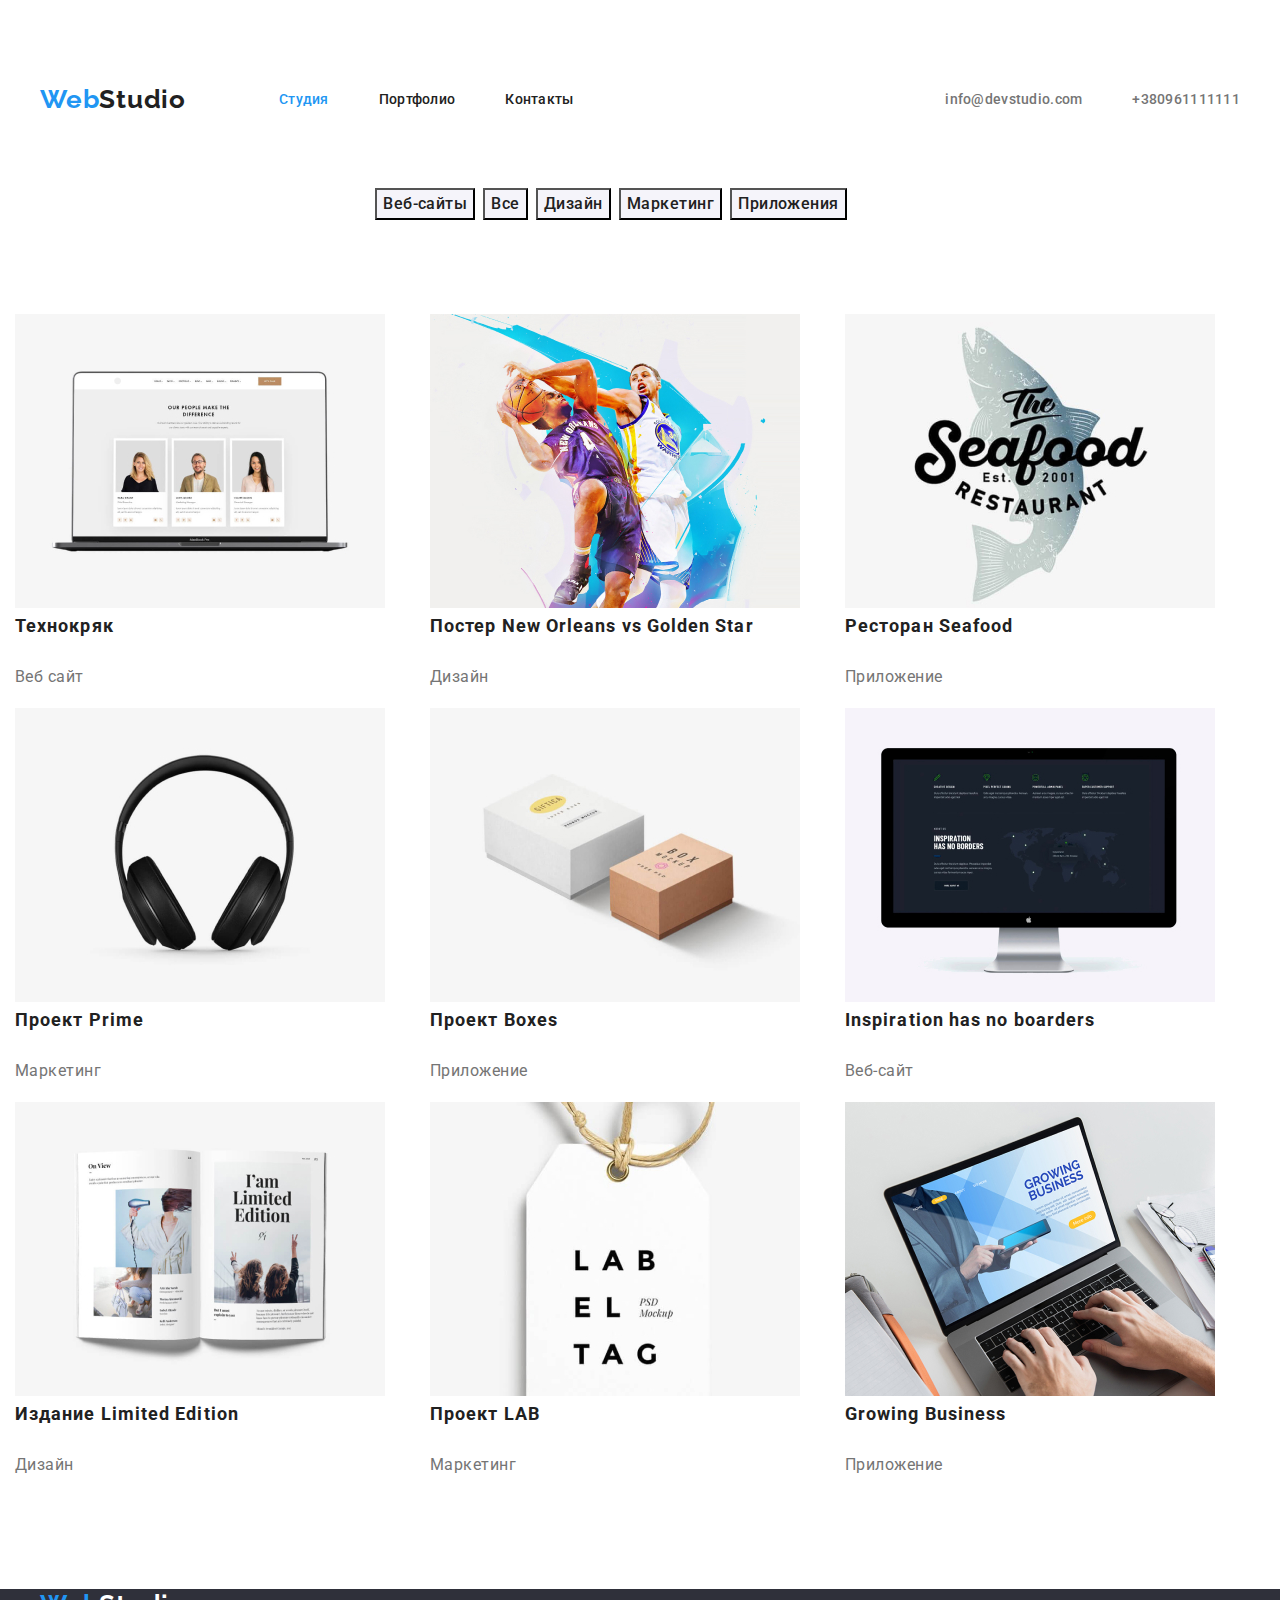
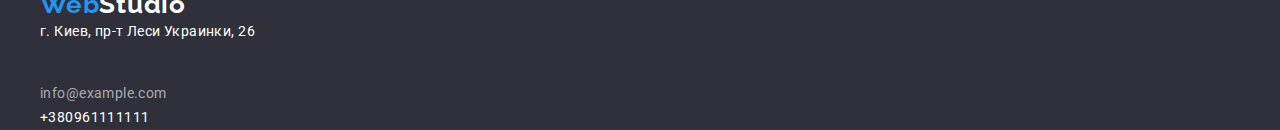
==== portfolio.html @ 3baba5c1 "before changing" ====
<!DOCTYPE html>
<html lang="en">
  <head>
    <meta charset="UTF-8" />
    <meta http-equiv="X-UA-Compatible" content="IE=edge" />
    <meta name="viewport" content="width=device-width, initial-scale=1.0" />
    <title>Portfolio</title>
    <link
      rel="stylesheet"
      href="https://cdnjs.cloudflare.com/ajax/libs/modern-normalize/1.0.0/modern-normalize.min.css"
    />
    <link rel="stylesheet" type="text/css" href="./css/styles.css" />

    <link rel="preconnect" href="https://fonts.googleapis.com" />
    <link rel="preconnect" href="https://fonts.gstatic.com" crossorigin />
    <link
      href="https://fonts.googleapis.com/css2?family=Raleway:wght@700&family=Roboto:wght@100;400;500;700;900&display=swap"
      rel="stylesheet"
    />
  </head>
  <body>
    <h1>Portfolio</h1>
    <!-- Header -->

    <header class="header">
      <div class="container header-container">
        <nav class="site-nav">
          <a href="./index.html" lang="en" class="logo">
            <span> Web</span>Studio
          </a>

          <ul class="site-nav">
            <li class="studio">
              <a href="./index.html"> Студия </a>
            </li>

            <li class="portfolio">
              <a href="./portfolio.html">Портфолио</a>
            </li>
            <li class="contacts">
              <a href="">Контакты</a>
            </li>
          </ul>
        </nav>

        <ul class="contact-us">
          <li class="contact-email">
            <a href="" class="email"> info@devstudio.com </a>
          </li>
          <li class="contact-number">
            <a href="" class="telephone-number"> +380961111111 </a>
          </li>
        </ul>
      </div>
    </header>

    <main>
      <section class="section">
        <div class="container">
          <!-- BUTTONS -->
          <h2>Примеры работ</h2>
          <ul class="buttons">
            <li class="web-pages">
              <button class="web-site">Веб-сайты</button>
            </li>
            <li class="all-projects">
              <button class="all-button">Все</button>
            </li>
            <li class="our-design">
              <button class="design-button">Дизайн</button>
            </li>
            <li class="our-marketing">
              <button class="marketing-button">Маркетинг</button>
            </li>
            <li class="app"><button class="app-button">Приложения</button></li>
          </ul>
        </div>
      </section>
      <!-- WORKS -->
      <section class="section">
        <div class="container">
          <ul class="our-works">
            <li class="potfolio-img">
              <a href="" class="img-first">
                <img
                  src="./images-portfolio/img.jpg"
                  alt="Портфолио"
                  width="370"
                  height="294"
                />
              </a>
              <h3 class="techno">Технокряк</h3>
              <p lang="en" class="web">Веб сайт</p>
            </li>
            <li>
              <a href="" class="img-second">
                <img
                  src="./images-portfolio/img-2.jpg"
                  alt="Технокряк"
                  width="370"
                  height="294"
                />
              </a>
              <h3 class="poster">Постер New Orleans vs Golden Star</h3>
              <p class="poster-design">Дизайн</p>
            </li>

            <li>
              <a href="" class="img-third">
                <img
                  src="./images-portfolio/img-3.jpg"
                  alt="Постер"
                  width="370"
                  height="294"
                />
              </a>
              <h3 class="restaurant">Ресторан Seafood</h3>
              <p class="app-restaurant">Приложение</p>
            </li>

            <li>
              <a href="" class="img-fourth">
                <img
                  src="./images-portfolio/img-4.jpg"
                  alt="Проэкт Прайм"
                  width="370"
                  height="294"
                />
              </a>
              <h3 class="prime">Проект Prime</h3>
              <p class="prime-marketing">Маркетинг</p>
            </li>

            <li>
              <a href="" class="img-fifth">
                <img
                  src="./images-portfolio/img-5.jpg"
                  alt="Коробки"
                  width="370"
                  height="294"
                />
              </a>
              <h3 class="boxes">Проект Boxes</h3>
              <p class="box-app">Приложение</p>
            </li>

            <li>
              <a href="" class="img-sixth">
                <img
                  src=".//images-portfolio/img-6.jpg"
                  alt="Нет границам"
                  width="370"
                  height="294"
                />
              </a>
              <h3 class="no-borders">Inspiration has no boarders</h3>
              <p class="web-no-boarders">Веб-сайт</p>
            </li>

            <li>
              <a href="" class="img-seventh">
                <img
                  src="./images-portfolio/img-7.jpg"
                  alt="Дизайн Inspiration has no boarders"
                  width="370"
                  height="294"
                />
              </a>
              <h3 class="limited">Издание Limited Edition</h3>
              <p class="design-limited">Дизайн</p>
            </li>

            <li>
              <a href="" class="img-eighth">
                <img
                  src="./images-portfolio/img-8.jpg"
                  alt=" LAB Проэкт"
                  width="370"
                  height="294"
                />
              </a>
              <h3 class="lab">Проект LAB</h3>
              <p class="lab-marketing">Маркетинг</p>
            </li>

            <li>
              <a href="" class="img-nineth">
                <img
                  src="./images-portfolio/img-9.jpg"
                  alt="Растущий бизнес"
                  width="370"
                  height="294"
                />
              </a>
              <h3 class="business">Growing Business</h3>
              <p class="app-business">Приложение</p>
            </li>
          </ul>
        </div>
      </section>
    </main>

    <!-- Footer -->

    <footer>
      <div class="container">
        <a href="./index.html" lang="en" class="logo-footer">
          <span> Web</span>Studio
        </a>
        <address class="address">
          <p>г. Киев, пр-т Леси Украинки, 26</p>
          <br />
          <a href="" class="email-foot-number">info@example.com</a>
          <br />
          <a href="" class="">+380961111111</a>
        </address>
      </div>
    </footer>
  </body>
</html>
---- css/styles.css ----
:root {
  --title-text-color: #212121;
  --accent-color: #2196f3;
  --background-color: #ffffff;
  --primary-text-color: #757575;
  --button-color: #f5f4fa;
}

.container {
  width: 1200px;
  padding-right: 15px;
  padding-left: 15px;
  margin-left: auto;
  margin-right: auto;
}
.section {
  padding-right: 94px;
  padding-bottom: 94px;
}
.advantages-padding {
  padding-top: 94px;
  padding-bottom: 47px;
}
.what-we-do-padding {
  padding-top: 47px;
  padding-bottom: 94px;
}
*,
*::after,
*::before {
  box-sizing: inherit;
}
h1,
h2,
h3,
p {
  margin-top: 0;
}
img {
  display: block;
}

body {
  color: var(--background-color);
}
ul {
  list-style: none;
  padding-left: 0;
  margin-top: 0;
  margin-bottom: 0;
}

a {
  text-decoration: none;
  color: inherit;
}

.header {
  /* top line bg */
  color: var(--background-color);
  outline: 1px solid #ffffff;
  margin-left: auto;
  margin-right: auto;
}
.header-container {
  display: flex;
  align-items: center;
}

.logo {
  /* WebStudio */
  line-height: 1.1;
  font-family: Raleway;
  font-weight: 700;
  font-size: 26px;
  letter-spacing: 0.03em;
  color: #212121;
  padding-top: 24px;
  margin-right: 93px;
  padding-bottom: 25px;
}

.logo span {
  color: var(--accent-color);
  text-decoration: none;
  line-height: 1.1;
  font-weight: 700;
}

.site-nav {
  display: flex;
  align-items: center;
}

.studio,
.studio-current {
  font-family: Roboto;

  font-weight: 500;
  font-size: 14px;
  line-height: 1.1;
  letter-spacing: 0.02em;
  color: var(--accent-color);
  text-decoration: none;
  padding-top: 32px;
  margin-right: 50px;
  padding-bottom: 32px;
}
.studio-current {
  color: var(--title-text-color);
}

.studio:hover,
.studio:focus {
  color: var(--accent-color);
}

.studio-current:hover,
.studio-current:focus {
  color: var(--accent-color);
}
.portfolio,
.portfolio-current {
  font-family: Roboto;

  font-weight: 500;
  font-size: 14px;
  line-height: 1.1;
  letter-spacing: 0.02em;
  color: var(--title-text-color);
  text-decoration: none;
  padding-top: 32px;
  margin-right: 50px;
  padding-bottom: 32px;
}
.portfolio-current {
  color: var(--accent-color);
}
.portfolio:hover,
.portfolio:focus {
  color: var(--accent-color);
}
.portfolio-current:hover,
.portfolio-current:focus {
  color: var(--accent-color);
}

.contacts {
  font-family: Roboto;

  font-weight: 500;
  font-size: 14px;
  line-height: 1.1;
  letter-spacing: 0.02em;
  text-decoration: none;

  color: var(--title-text-color);
  list-style-type: none;
  padding-top: 32px;
  margin-right: 50px;
  padding-bottom: 32px;
}
.contact-us {
  display: flex;
  align-items: center;
  justify-content: flex-end;
  margin-left: auto;
}
.email {
  /* info@devstudio.com */
  font-family: Roboto;

  font-weight: 500;
  font-size: 14px;
  line-height: 1.1;
  letter-spacing: 0.02em;
  text-decoration: none;
  color: var(--primary-text-color);
}
.contact-email {
  margin-right: 50px;
  padding-top: 32px;
  padding-bottom: 32px;
}

.telephone-number {
  /* +38 096 111 11 11 */

  font-family: Roboto;

  font-weight: 500;
  font-size: 14px;
  line-height: 1.1;
  letter-spacing: 0.02em;
  text-decoration: none;
  color: var(--primary-text-color);
}
.contact-number {
  margin: auto;
  padding-top: 32px;
  padding-bottom: 32px;
}
.email:hover,
.email:focus {
  color: var(--accent-color);
}
.telephone-number:hover,
.telephone-number:focus {
  color: var(--accent-color);
}
/* ===============HERO=============== */
.hero-text {
  font-family: Roboto;
  font-weight: 900;
  font-size: 44px;
  line-height: 1.36;
  text-align: center;
  letter-spacing: 0.06em;
  text-transform: uppercase;
  color: #ffffff;
}
.hero-text {
  max-width: 700px;
}
.hero {
  background-color: #2f303a;
  padding-top: 200px;
  padding-bottom: 200px;
  padding-right: 452px;
  padding-left: 452px;
}

/* ===============BUTTON=============== */
.button {
  /* bg */
  background: var(--accent-color);
  box-shadow: 0px 4px 4px rgba(0, 0, 0, 0.15);
  border-radius: 4px;
  text-decoration: none;
  /* Заказать услугу */
  font-family: Roboto;
  font-style: normal;
  font-weight: bold;
  font-size: 16px;
  line-height: 1.87;
  color: var(--background-color);
}

/* .button:hover,
.button:focus {
  color: #1885de;
} */
.advantages {
  display: flex;
  align-items: center;
}
.section-advantages {
  padding-top: 94px;
}
.advantages:not(:last-child) {
  margin-right: 30px;
}
.details {
  font-family: Roboto;
  font-weight: bold;
  font-size: 14px;
  line-height: 1.1;
  letter-spacing: 0.03em;
  text-transform: uppercase;

  color: #212121;
}
.details-text {
  font-family: Roboto;

  font-weight: normal;
  font-size: 14px;
  line-height: 1.7;
  /* or 171% */
  letter-spacing: 0.03em;

  color: var(--primary-text-color);
  width: 270px;
}

.punctuality {
  font-family: Roboto;

  font-weight: bold;
  font-size: 14px;
  line-height: 1.1;
  letter-spacing: 0.03em;
  text-transform: uppercase;

  color: #212121;
}
.punctuality-text {
  font-family: Roboto;

  font-weight: normal;
  font-size: 14px;
  line-height: 1.7;
  /* or 171% */
  letter-spacing: 0.03em;

  color: var(--primary-text-color);
  width: 270px;
}

.planning {
  font-family: Roboto;

  font-weight: bold;
  font-size: 14px;
  line-height: 1.1;
  letter-spacing: 0.03em;
  text-transform: uppercase;

  color: #212121;
}
.planning-text {
  font-family: Roboto;
  font-size: 14px;
  line-height: 1.7;
  /* or 171% */
  letter-spacing: 0.03em;
  color: var(--primary-text-color);
  width: 270px;
}

.technologies {
  font-family: Roboto;
  font-weight: bold;
  font-size: 14px;
  line-height: 1.1;
  letter-spacing: 0.03em;
  text-transform: uppercase;

  color: #212121;
}

.technologies-text {
  font-family: Roboto;
  font-size: 14px;
  line-height: 1.7;
  letter-spacing: 0.03em;
  color: var(--primary-text-color);
  width: 270px;
  /* ===================WHAT WE DO=================== */
}
.our-job {
  display: flex;
  align-items: center;
  justify-content: space-between;
}
.what-we-do {
  font-family: Roboto;

  font-weight: bold;
  font-size: 30px;
  line-height: 1.4;
  text-align: center;
  letter-spacing: 0.03em;

  color: var(--title-text-color);
}
.img-1 {
  /* img */

  background: url(close-up-image-programer-working-his-desk-office_1098-18707.jpg);
  mix-blend-mode: normal;
}
.img-2 {
  /* img */

  background: url(web-ui-designers-are-developing-application-smartphones-team-creators-is-working-interface-mobile-phones_8119-2713.jpg);
}
.img-3 {
  /* img */

  background: url(creative-artist-web-design-with-working-colour-selection-graphic-tablet_35674-1119.jpg);
}

#our-team {
  /* Section bg our team */

  background: #f5f4fa;
}
.heading-team {
  font-family: Roboto;

  font-weight: bold;
  font-size: 36px;
  line-height: 1.16;
  text-align: center;
  letter-spacing: 0.03em;

  color: #212121;
}
.team-members {
  display: flex;
  text-align: center;
  justify-content: space-between;
}
.our-team {
  /* Section bg */

  background: #f5f4fa;
}
.img-igor {
  /* card bg */

  background: #ffffff;
  /* material shadow v1 */
  box-shadow: 0px 1px 3px rgba(0, 0, 0, 0.12), 0px 1px 1px rgba(0, 0, 0, 0.14),
    0px 2px 1px rgba(0, 0, 0, 0.2);
  border-radius: 0px 0px 4px 4px;
  /* card bg */
}
.igor-d {
  font-family: Roboto;

  font-weight: 500;
  font-size: 16px;
  line-height: 1.18;
  /* identical to box height */

  letter-spacing: 0.03em;

  color: var(--title-text-color);
}
.product-designer {
  /* Product Designer */

  font-family: Roboto;

  font-weight: normal;
  font-size: 16px;
  line-height: 1.18;

  letter-spacing: 0.03em;

  color: var(--primary-text-color);
}
.img-olga {
  /* card bg */

  background: var(--background-color);
  /* material shadow v1 */
  box-shadow: 0px 1px 3px rgba(0, 0, 0, 0.12), 0px 1px 1px rgba(0, 0, 0, 0.14),
    0px 2px 1px rgba(0, 0, 0, 0.2);
  border-radius: 0px 0px 4px 4px;
}

.img-tarasov {
  /* card bg */

  background: var(--background-color);
  /* material shadow v1 */
  box-shadow: 0px 1px 3px rgba(0, 0, 0, 0.12), 0px 1px 1px rgba(0, 0, 0, 0.14),
    0px 2px 1px rgba(0, 0, 0, 0.2);
  border-radius: 0px 0px 4px 4px;
}
.img-michael {
  /* card bg */

  background: var(--background-color);
  /* material shadow v1 */
  box-shadow: 0px 1px 3px rgba(0, 0, 0, 0.12), 0px 1px 1px rgba(0, 0, 0, 0.14),
    0px 2px 1px rgba(0, 0, 0, 0.2);
  border-radius: 0px 0px 4px 4px;
}

.olga-r {
  font-family: Roboto;

  font-weight: 500;
  font-size: 16px;
  line-height: 1.18;
  /* identical to box height */

  letter-spacing: 0.03em;

  color: var(--title-text-color);
}
.frontend-developer {
  /* Frontend Developer */

  font-family: Roboto;

  font-weight: normal;
  font-size: 16px;
  line-height: 1.18;
  /* identical to box height */

  letter-spacing: 0.03em;

  color: var(--primary-text-color);
}
.tarasov {
  font-family: Roboto;

  font-weight: 500;
  font-size: 16px;
  line-height: 1.18;
  /* identical to box height */

  letter-spacing: 0.03em;

  color: var(--title-text-color);
}
.marketing {
  /* Marketing */

  font-family: Roboto;

  font-weight: normal;
  font-size: 16px;
  line-height: 1.18;
  /* identical to box height */

  letter-spacing: 0.03em;

  color: var(--primary-text-color);
}
.michael-e {
  font-family: Roboto;

  font-weight: 500;
  font-size: 16px;
  line-height: 1.18;
  /* identical to box height */

  letter-spacing: 0.03em;

  color: var(--title-text-color);
}
.ui-designer {
  /* UI Designer */

  font-family: Roboto;

  font-weight: normal;
  font-size: 16px;
  line-height: 1.18;
  /* identical to box height */

  letter-spacing: 0.03em;

  color: var(--primary-text-color);
}
footer {
  background: #2f303a;
}

.logo-footer {
  /* WebStudio */

  font-family: Raleway;

  font-weight: bold;
  font-size: 26px;
  line-height: 1.19;
  /* identical to box height */
  letter-spacing: 0.03em;
  text-decoration: none;

  color: var(--background-color);
}
.logo-footer span {
  /* WebStudio */

  color: var(--accent-color);
  text-decoration: none;
}
.address {
  /* г. Киев, пр-т Леси Украинки, 26 */

  font-family: Roboto;

  font-weight: normal;
  font-size: 14px;
  line-height: 1.7;
  /* or 171% */
  letter-spacing: 0.03em;

  color: var(--background-color);
  text-decoration: none;
  font-style: normal;
}
.email-foot-number {
  /* info@example.com */
  /* +38 099 111 11 11 */

  font-family: Roboto;

  font-weight: normal;
  font-size: 14px;
  line-height: 1.7;
  letter-spacing: 0.03em;
  font-style: normal;
  color: rgba(255, 255, 255, 0.6);
  text-decoration: none;
}

/* ===========PORTFOLIO=========== */
.buttons {
  display: flex;
  align-items: center;
  justify-content: center;
}
.all-button {
  /* Все */

  font-family: Roboto;
  font-style: normal;
  font-weight: 500;
  font-size: 16px;
  line-height: 1.6;
  /* identical to box height, or 162% */
  text-align: center;
  letter-spacing: 0.03em;

  color: var(--title-text-color);
  background-color: var(--button-color);
}
.all-button:hover,
.all-button:focus {
  color: var(--background-color);
  background-color: var(--accent-color);
}
.all-projects {
  margin-right: 8px;
}
.web-site {
  font-family: Roboto;
  font-style: normal;
  font-weight: 500;
  font-size: 16px;
  line-height: 1.6;
  /* identical to box height, or 162% */
  text-align: center;
  letter-spacing: 0.03em;

  color: var(--title-text-color);
  background-color: #f5f4fa;
}
.web-pages {
  margin-right: 8px;
}
.web-site:hover,
.web-site:focus {
  color: var(--background-color);
  background-color: var(--accent-color);
}
.app-button {
  font-family: Roboto;
  font-style: normal;
  font-weight: 500;
  font-size: 16px;
  line-height: 1.6;
  /* identical to box height, or 162% */
  text-align: center;
  letter-spacing: 0.03em;

  color: var(--title-text-color);
  background-color: #f5f4fa;
}
.app {
  margin-right: 8px;
}
.app-button:hover,
.app-button:focus {
  color: var(--background-color);
  background-color: var(--accent-color);
}
.design-button {
  font-family: Roboto;
  font-style: normal;
  font-weight: 500;
  font-size: 16px;
  line-height: 1.6;
  /* identical to box height, or 162% */
  text-align: center;
  letter-spacing: 0.03em;

  color: var(--title-text-color);
  background-color: #f5f4fa;
}
.design-button:hover,
.design-button:focus {
  color: var(--background-color);
  background-color: var(--accent-color);
}
.our-design {
  margin-right: 8px;
}
.marketing-button {
  font-family: Roboto;
  font-style: normal;
  font-weight: 500;
  font-size: 16px;
  line-height: 1.6;
  /* identical to box height, or 162% */
  text-align: center;
  letter-spacing: 0.03em;

  color: var(--title-text-color);
  background-color: #f5f4fa;
}
.marketing-button:hover,
.marketing-button:focus {
  color: var(--background-color);
  background-color: var(--accent-color);
}
.our-marketing {
  margin-right: 8px;
}
.our-works {
  display: flex;
  align-items: center;
  justify-content: center;
  justify-content: space-between;
  flex-wrap: wrap;
}
.poster {
  /* container bg */

  background: var(--background-color);
}
.techno {
  /* Технокряк */

  font-family: Roboto;

  font-weight: bold;
  font-size: 18px;
  line-height: 2;
  /* identical to box height, or 200% */
  letter-spacing: 0.06em;

  color: var(--title-text-color);
}
.web {
  /* Веб-сайт */
  font-family: Roboto;
  font-size: 16px;
  line-height: 1.87;
  /* identical to box height, or 187% */
  letter-spacing: 0.03em;

  color: var(--primary-text-color);
}
.poster {
  /* Постер New Orlean vs Golden Star */
  font-family: Roboto;

  font-weight: bold;
  font-size: 18px;
  line-height: 2;
  /* identical to box height, or 200% */
  letter-spacing: 0.06em;

  color: var(--title-text-color);
}
.poster-design {
  /* Дизайн */

  font-family: Roboto;
  font-size: 16px;
  line-height: 1.87;
  /* identical to box height, or 187% */
  letter-spacing: 0.03em;

  color: var(--primary-text-color);
}

.restaurant {
  /* Ресторан Seafood */

  font-family: Roboto;
  font-weight: bold;
  font-size: 18px;
  line-height: 2;
  /* identical to box height, or 200% */
  letter-spacing: 0.06em;

  color: var(--title-text-color);
}

.app-restaurant {
  /* Приложение */

  font-family: Roboto;

  font-size: 16px;
  line-height: 1.87;
  /* identical to box height, or 187% */
  letter-spacing: 0.03em;

  color: var(--primary-text-color);
}
.prime {
  /* Проект Prime */

  font-family: Roboto;

  font-weight: bold;
  font-size: 18px;
  line-height: 2;
  /* identical to box height, or 200% */
  letter-spacing: 0.06em;

  color: var(--title-text-color);
}
.prime-marketing {
  /* Маркетинг */

  font-family: Roboto;
  font-size: 16px;
  line-height: 1.87;
  /* identical to box height, or 187% */
  letter-spacing: 0.03em;

  color: var(--primary-text-color);
}
.boxes {
  /* Проект Boxes */

  font-family: Roboto;
  font-weight: bold;
  font-size: 18px;
  line-height: 2;
  /* identical to box height, or 200% */
  letter-spacing: 0.06em;

  color: var(--title-text-color);
}
.box-app {
  /* Приложение */
  font-family: Roboto;
  font-size: 16px;
  line-height: 1.87;
  /* identical to box height, or 187% */
  letter-spacing: 0.03em;

  color: var(--primary-text-color);
}
.no-borders {
  /* Inspiration has no Borders */
  font-family: Roboto;
  font-weight: bold;
  font-size: 18px;
  line-height: 2;
  /* identical to box height, or 200% */
  letter-spacing: 0.06em;

  color: var(--title-text-color);
}
.web-no-boarders {
  /* Веб-сайт */
  font-family: Roboto;
  font-size: 16px;
  line-height: 1.87;
  /* identical to box height, or 187% */
  letter-spacing: 0.03em;

  color: var(--primary-text-color);
}
.limited {
  /* Издание Limited Edition */
  font-family: Roboto;

  font-weight: bold;
  font-size: 18px;
  line-height: 2;
  /* identical to box height, or 200% */
  letter-spacing: 0.06em;

  color: var(--title-text-color);
}
.design-limited {
  /* Дизайн */
  font-family: Roboto;
  font-size: 16px;
  line-height: 1.87;
  /* identical to box height, or 187% */
  letter-spacing: 0.03em;

  color: var(--primary-text-color);
}
.lab {
  /* Проект LAB */

  font-family: Roboto;
  font-weight: bold;
  font-size: 18px;
  line-height: 2;
  /* identical to box height, or 200% */
  letter-spacing: 0.06em;

  color: var(--title-text-color);
}
.lab-marketing {
  font-family: Roboto;
  font-size: 16px;
  line-height: 1.87;
  /* identical to box height, or 187% */
  letter-spacing: 0.03em;

  color: var(--primary-text-color);
}
.business {
  /* Growing Business */
  font-family: Roboto;
  font-weight: bold;
  font-size: 18px;
  line-height: 2;
  /* identical to box height, or 200% */
  letter-spacing: 0.06em;

  color: var(--title-text-color);
}
.app-business {
  /* Приложение */
  font-family: Roboto;
  font-size: 16px;
  line-height: 1.87;
  /* identical to box height, or 187% */
  letter-spacing: 0.03em;

  color: var(--primary-text-color);
}
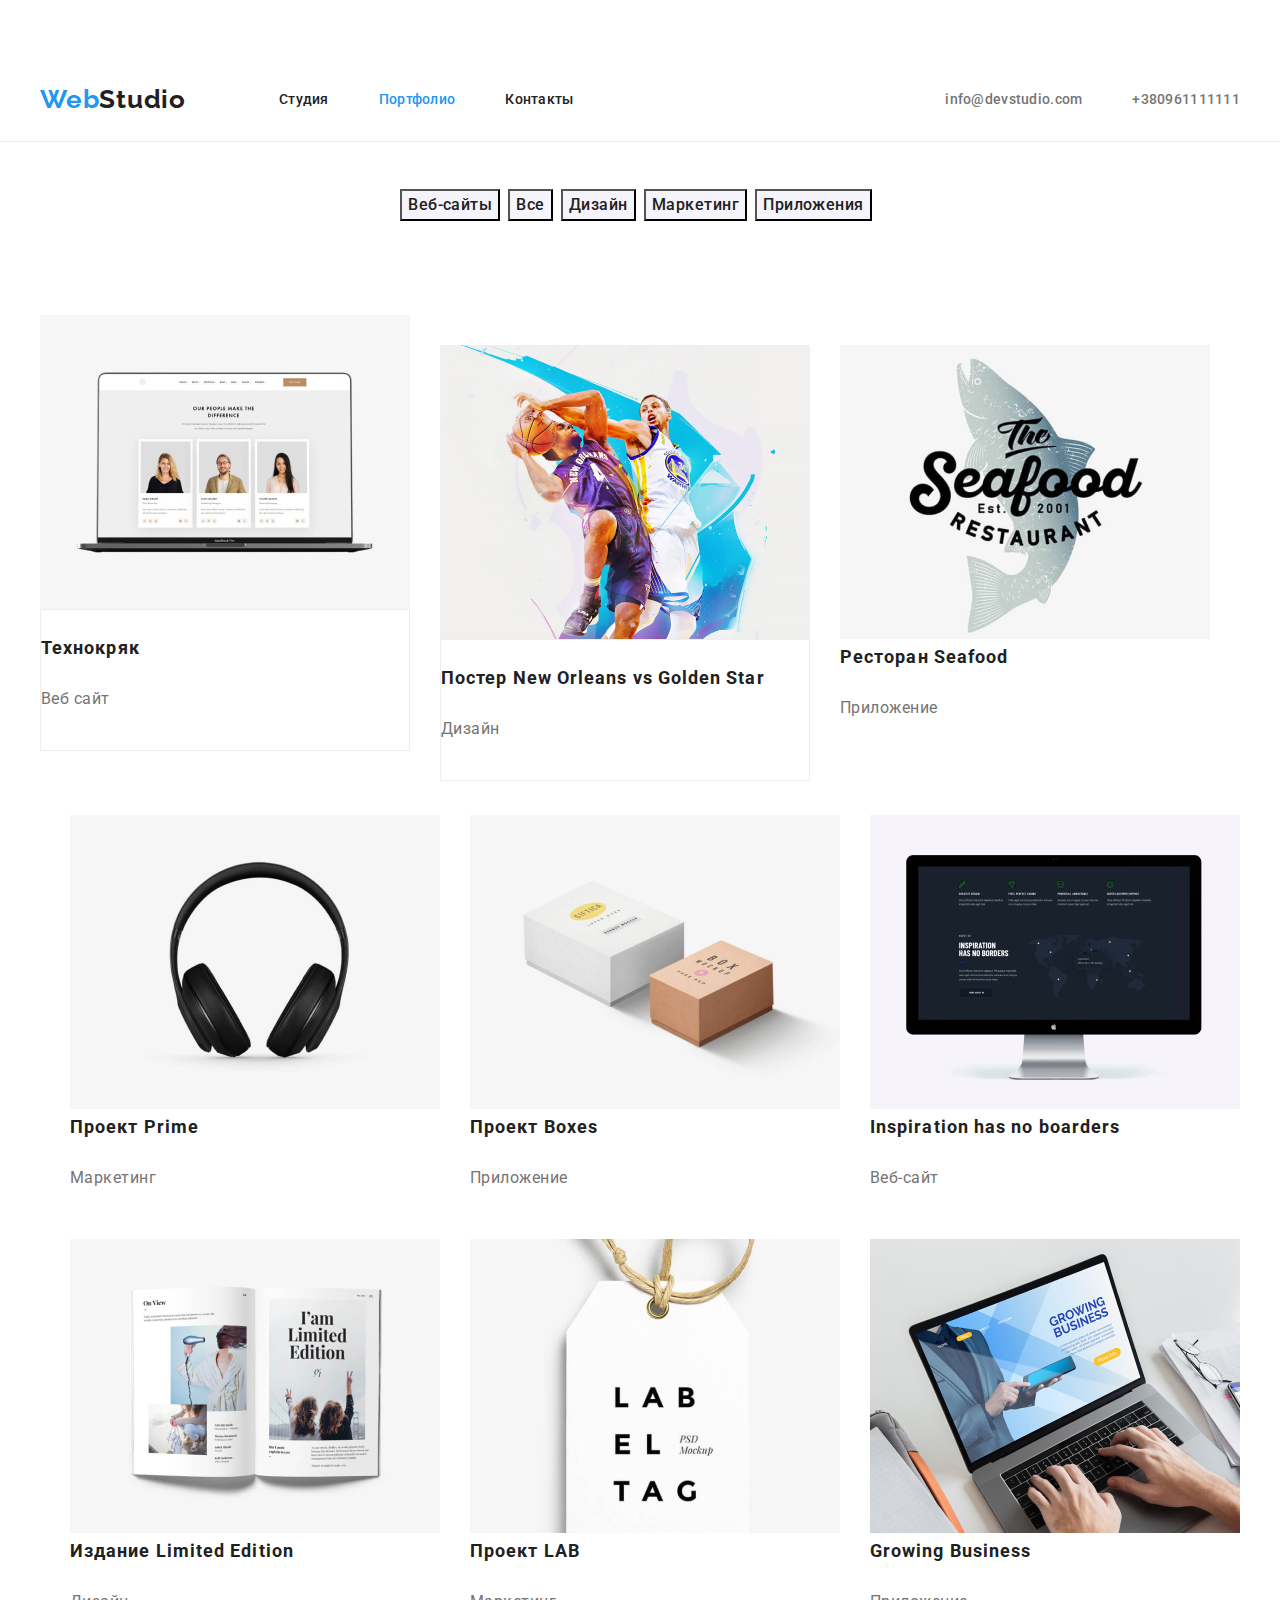
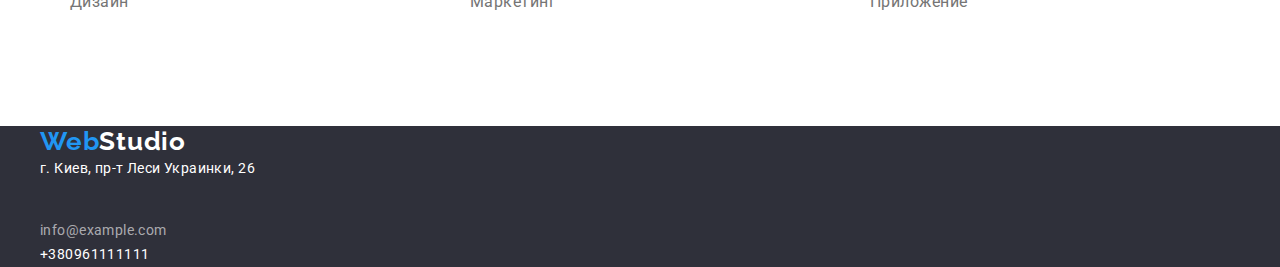
==== commit b1731ea5: "partially done #3" ====
--- a/portfolio.html
+++ b/portfolio.html
@@ -30,11 +30,11 @@
           </a>
 
           <ul class="site-nav">
-            <li class="studio">
+            <li class="studio-current">
               <a href="./index.html"> Студия </a>
             </li>
 
-            <li class="portfolio">
+            <li class="portfolio-current">
               <a href="./portfolio.html">Портфолио</a>
             </li>
             <li class="contacts">
@@ -80,8 +80,8 @@
       <section class="section">
         <div class="container">
           <ul class="our-works">
-            <li class="potfolio-img">
-              <a href="" class="img-first">
+            <li class=works-img">
+              <a href="" class="works-link">
                 <img
                   src="./images-portfolio/img.jpg"
                   alt="Портфолио"
@@ -89,11 +89,13 @@
                   height="294"
                 />
               </a>
-              <h3 class="techno">Технокряк</h3>
-              <p lang="en" class="web">Веб сайт</p>
-            </li>
-            <li>
-              <a href="" class="img-second">
+              <div class="techno-web">
+                <h3 class="techno">Технокряк</h3>
+                <p lang="en" class="web">Веб сайт</p>
+              </div>
+            </li>
+            <li class="works-img">
+              <a href="" class="works-link">
                 <img
                   src="./images-portfolio/img-2.jpg"
                   alt="Технокряк"
@@ -101,12 +103,14 @@
                   height="294"
                 />
               </a>
+              <div class="design-poster">
               <h3 class="poster">Постер New Orleans vs Golden Star</h3>
               <p class="poster-design">Дизайн</p>
-            </li>
-
-            <li>
-              <a href="" class="img-third">
+              </div>
+            </li>
+
+            <li class="works-img">
+              <a href="" class="works-link">
                 <img
                   src="./images-portfolio/img-3.jpg"
                   alt="Постер"
@@ -118,8 +122,8 @@
               <p class="app-restaurant">Приложение</p>
             </li>
 
-            <li>
-              <a href="" class="img-fourth">
+            <li class="works-img">
+              <a href="" class="works-link">
                 <img
                   src="./images-portfolio/img-4.jpg"
                   alt="Проэкт Прайм"
@@ -131,8 +135,8 @@
               <p class="prime-marketing">Маркетинг</p>
             </li>
 
-            <li>
-              <a href="" class="img-fifth">
+            <li class="works-img">
+              <a href="" class="works-link">
                 <img
                   src="./images-portfolio/img-5.jpg"
                   alt="Коробки"
@@ -144,8 +148,8 @@
               <p class="box-app">Приложение</p>
             </li>
 
-            <li>
-              <a href="" class="img-sixth">
+            <li class="works-img">
+              <a href="" class="works-link">
                 <img
                   src=".//images-portfolio/img-6.jpg"
                   alt="Нет границам"
@@ -157,8 +161,8 @@
               <p class="web-no-boarders">Веб-сайт</p>
             </li>
 
-            <li>
-              <a href="" class="img-seventh">
+            <li class="works-img">
+              <a href="" class="works-link">
                 <img
                   src="./images-portfolio/img-7.jpg"
                   alt="Дизайн Inspiration has no boarders"
@@ -170,11 +174,11 @@
               <p class="design-limited">Дизайн</p>
             </li>
 
-            <li>
-              <a href="" class="img-eighth">
+            <li class="works-img">
+              <a href="" class="works-link">
                 <img
                   src="./images-portfolio/img-8.jpg"
-                  alt=" LAB Проэкт"
+                  alt=" LAB Проект"
                   width="370"
                   height="294"
                 />
@@ -183,8 +187,8 @@
               <p class="lab-marketing">Маркетинг</p>
             </li>
 
-            <li>
-              <a href="" class="img-nineth">
+            <li class="works-img">
+              <a href="" class="works-link">
                 <img
                   src="./images-portfolio/img-9.jpg"
                   alt="Растущий бизнес"
--- a/css/styles.css
+++ b/css/styles.css
@@ -14,7 +14,6 @@
   margin-right: auto;
 }
 .section {
-  padding-right: 94px;
   padding-bottom: 94px;
 }
 .advantages-padding {
@@ -58,7 +57,7 @@
 .header {
   /* top line bg */
   color: var(--background-color);
-  outline: 1px solid #ffffff;
+  border-bottom: 1px solid #ececec;
   margin-left: auto;
   margin-right: auto;
 }
@@ -75,6 +74,8 @@
   font-size: 26px;
   letter-spacing: 0.03em;
   color: #212121;
+}
+.logo {
   padding-top: 24px;
   margin-right: 93px;
   padding-bottom: 25px;
@@ -95,7 +96,6 @@
 .studio,
 .studio-current {
   font-family: Roboto;
-
   font-weight: 500;
   font-size: 14px;
   line-height: 1.1;
@@ -209,6 +209,10 @@
   color: var(--accent-color);
 }
 /* ===============HERO=============== */
+.hero-container {
+  display: flex;
+  align-items: center;
+}
 .hero-text {
   font-family: Roboto;
   font-weight: 900;
@@ -219,18 +223,18 @@
   text-transform: uppercase;
   color: #ffffff;
 }
-.hero-text {
-  max-width: 700px;
+.hero-container {
+  max-width: 630px;
+  margin-left: auto;
+  margin-right: auto;
+  flex-direction: column;
 }
 .hero {
   background-color: #2f303a;
   padding-top: 200px;
   padding-bottom: 200px;
-  padding-right: 452px;
-  padding-left: 452px;
-}
-
-/* ===============BUTTON=============== */
+}
+
 .button {
   /* bg */
   background: var(--accent-color);
@@ -245,21 +249,31 @@
   line-height: 1.87;
   color: var(--background-color);
 }
-
-/* .button:hover,
+.button {
+  padding: 10px 32px;
+}
+
+.button:hover,
 .button:focus {
-  color: #1885de;
-} */
-.advantages {
+  background-color: #188ce8;
+}
+
+/* ====================END HERO==================== */
+
+/* ====================OUR ADVANTAGES==================== */
+
+.advantages-list {
   display: flex;
   align-items: center;
-}
-.section-advantages {
+  flex-direction: row;
+}
+.advantages {
   padding-top: 94px;
 }
-.advantages:not(:last-child) {
+.advantages-item:not(:last-child):not(:last-child) {
   margin-right: 30px;
 }
+
 .details {
   font-family: Roboto;
   font-weight: bold;
@@ -346,12 +360,21 @@
   letter-spacing: 0.03em;
   color: var(--primary-text-color);
   width: 270px;
+
   /* ===================WHAT WE DO=================== */
 }
+
 .our-job {
   display: flex;
-  align-items: center;
-  justify-content: space-between;
+  flex-wrap: wrap;
+}
+.our-job {
+  margin-top: -30px;
+  margin-left: -30px;
+}
+.what-we-do-img {
+  margin-top: 30px;
+  margin-left: 30px;
 }
 .what-we-do {
   font-family: Roboto;
@@ -370,18 +393,36 @@
   background: url(close-up-image-programer-working-his-desk-office_1098-18707.jpg);
   mix-blend-mode: normal;
 }
+
 .img-2 {
   /* img */
 
   background: url(web-ui-designers-are-developing-application-smartphones-team-creators-is-working-interface-mobile-phones_8119-2713.jpg);
 }
+
 .img-3 {
   /* img */
 
   background: url(creative-artist-web-design-with-working-colour-selection-graphic-tablet_35674-1119.jpg);
 }
 
-#our-team {
+/* =================== END WHAT WE DO=================== */
+
+/* ===================OUR TEAM=================== */
+
+.our-team {
+  display: flex;
+  flex-wrap: wrap;
+}
+.heading-team {
+  padding-top: 94px;
+  padding-bottom: 50px;
+}
+.team-members {
+  margin-top: -30px;
+  margin-left: -30px;
+}
+.our-team {
   /* Section bg our team */
 
   background: #f5f4fa;
@@ -429,6 +470,13 @@
 
   color: var(--title-text-color);
 }
+.igor-designer {
+  /* card bg */
+  background: #ffffff;
+  padding-top: 30px;
+  margin-bottom: 10px;
+  padding-bottom: 30px;
+}
 .product-designer {
   /* Product Designer */
 
@@ -451,6 +499,13 @@
     0px 2px 1px rgba(0, 0, 0, 0.2);
   border-radius: 0px 0px 4px 4px;
 }
+.olga-frontend {
+  /* card bg */
+  background: #ffffff;
+  padding-top: 30px;
+  margin-bottom: 10px;
+  padding-bottom: 30px;
+}
 
 .img-tarasov {
   /* card bg */
@@ -523,6 +578,12 @@
 
   color: var(--primary-text-color);
 }
+.tarasov-marketing {
+  background: #ffffff;
+  padding-top: 30px;
+  margin-bottom: 10px;
+  padding-bottom: 30px;
+}
 .michael-e {
   font-family: Roboto;
 
@@ -549,6 +610,13 @@
 
   color: var(--primary-text-color);
 }
+.michael-ui {
+  background: #ffffff;
+  padding-top: 30px;
+  margin-bottom: 10px;
+  padding-bottom: 30px;
+}
+
 footer {
   background: #2f303a;
 }
@@ -713,16 +781,25 @@
   color: var(--background-color);
   background-color: var(--accent-color);
 }
+.works-link {
+  display: block;
+}
 .our-marketing {
   margin-right: 8px;
 }
 .our-works {
   display: flex;
-  align-items: center;
-  justify-content: center;
-  justify-content: space-between;
   flex-wrap: wrap;
 }
+.our-job {
+  margin-top: -30px;
+  margin-left: -30px;
+}
+.works-img {
+  margin-top: 30px;
+  margin-left: 30px;
+}
+
 .poster {
   /* container bg */
 
@@ -751,6 +828,14 @@
 
   color: var(--primary-text-color);
 }
+.techno-web {
+  background: #ffffff;
+  border: 1px solid #eeeeee;
+  box-sizing: border-box;
+  padding-top: 20px;
+  margin-bottom: 4px;
+  padding-bottom: 20px;
+}
 .poster {
   /* Постер New Orlean vs Golden Star */
   font-family: Roboto;
@@ -774,7 +859,14 @@
 
   color: var(--primary-text-color);
 }
-
+.design-poster {
+  background: #ffffff;
+  border: 1px solid #eeeeee;
+  box-sizing: border-box;
+  padding-top: 20px;
+  margin-bottom: 4px;
+  padding-bottom: 20px;
+}
 .restaurant {
   /* Ресторан Seafood */
 
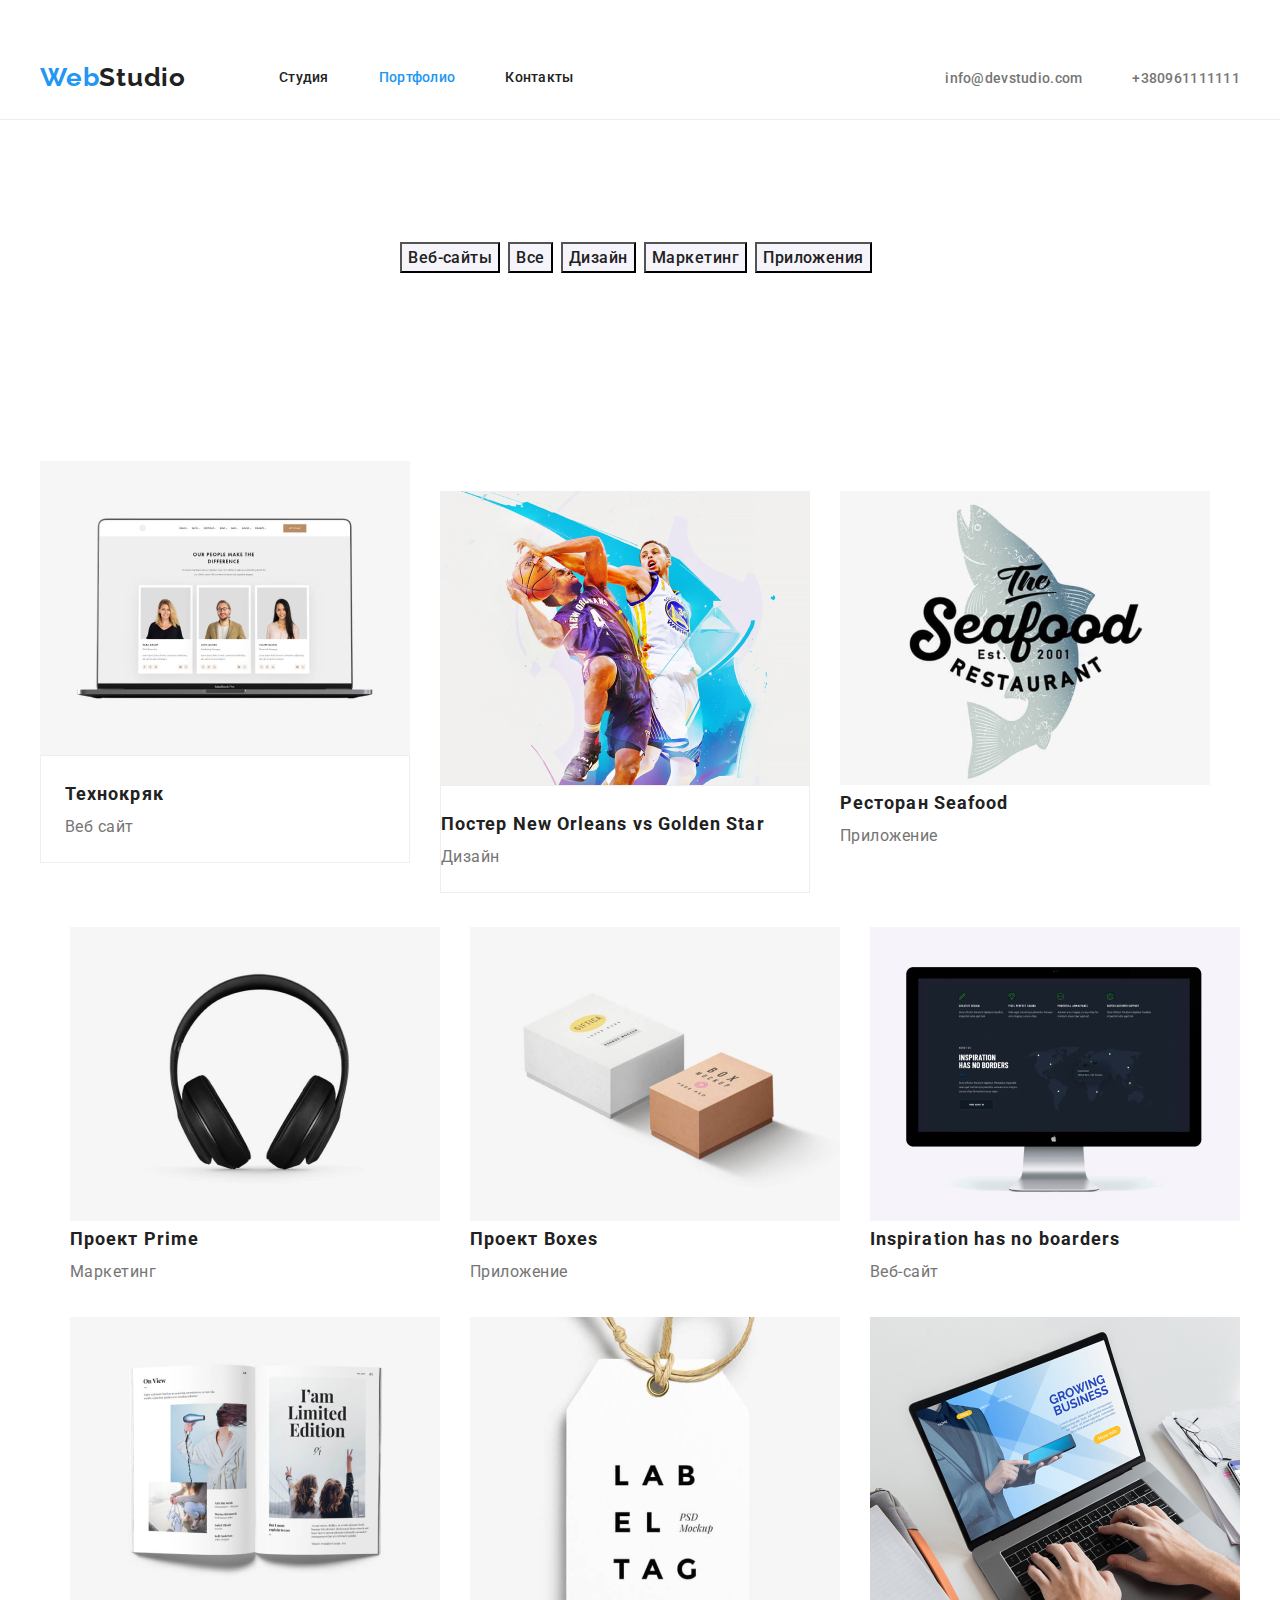
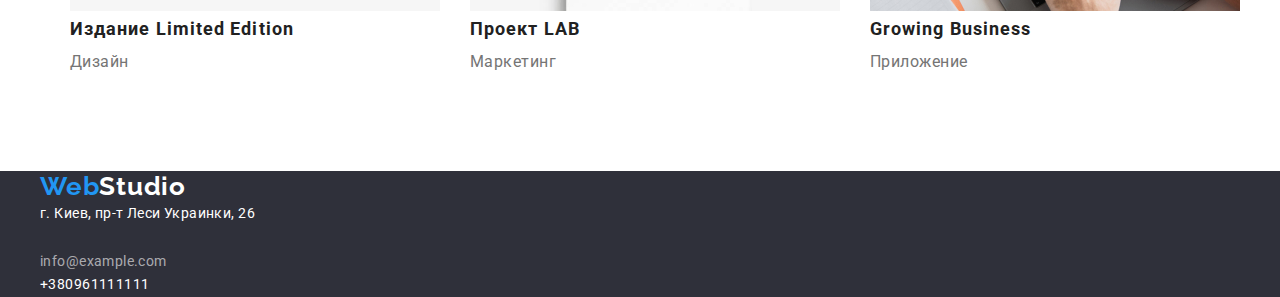
==== commit b7513446: "trying something" ====
--- a/portfolio.html
+++ b/portfolio.html
@@ -9,14 +9,14 @@
       rel="stylesheet"
       href="https://cdnjs.cloudflare.com/ajax/libs/modern-normalize/1.0.0/modern-normalize.min.css"
     />
-    <link rel="stylesheet" type="text/css" href="./css/styles.css" />
-
+    
     <link rel="preconnect" href="https://fonts.googleapis.com" />
     <link rel="preconnect" href="https://fonts.gstatic.com" crossorigin />
     <link
-      href="https://fonts.googleapis.com/css2?family=Raleway:wght@700&family=Roboto:wght@100;400;500;700;900&display=swap"
-      rel="stylesheet"
+    href="https://fonts.googleapis.com/css2?family=Raleway:wght@700&family=Roboto:wght@100;400;500;700;900&display=swap"
+    rel="stylesheet"
     />
+    <link rel="stylesheet" type="text/css" href="./css/styles.css" />
   </head>
   <body>
     <h1>Portfolio</h1>
@@ -88,11 +88,11 @@
                   width="370"
                   height="294"
                 />
-              </a>
-              <div class="techno-web">
-                <h3 class="techno">Технокряк</h3>
-                <p lang="en" class="web">Веб сайт</p>
-              </div>
+                <div class="techno-web">
+                  <h3 class="techno">Технокряк</h3>
+                  <p lang="en" class="web">Веб сайт</p>
+                </div>
+              </a>
             </li>
             <li class="works-img">
               <a href="" class="works-link">
@@ -102,11 +102,11 @@
                   width="370"
                   height="294"
                 />
-              </a>
-              <div class="design-poster">
-              <h3 class="poster">Постер New Orleans vs Golden Star</h3>
-              <p class="poster-design">Дизайн</p>
-              </div>
+                <div class="design-poster">
+                  <h3 class="poster">Постер New Orleans vs Golden Star</h3>
+                  <p class="poster-design">Дизайн</p>
+                </div>
+              </a>
             </li>
 
             <li class="works-img">
@@ -117,9 +117,11 @@
                   width="370"
                   height="294"
                 />
-              </a>
-              <h3 class="restaurant">Ресторан Seafood</h3>
-              <p class="app-restaurant">Приложение</p>
+                <div>
+                <h3 class="restaurant">Ресторан Seafood</h3>
+                <p class="app-restaurant">Приложение</p>
+                </div>
+              </a>
             </li>
 
             <li class="works-img">
--- a/css/styles.css
+++ b/css/styles.css
@@ -15,14 +15,13 @@
 }
 .section {
   padding-bottom: 94px;
+  padding-top: 94px;
 }
 .advantages-padding {
-  padding-top: 94px;
   padding-bottom: 47px;
 }
 .what-we-do-padding {
   padding-top: 47px;
-  padding-bottom: 94px;
 }
 *,
 *::after,
@@ -34,6 +33,7 @@
 h3,
 p {
   margin-top: 0;
+  margin-bottom: 0;
 }
 img {
   display: block;
@@ -270,7 +270,7 @@
 .advantages {
   padding-top: 94px;
 }
-.advantages-item:not(:last-child):not(:last-child) {
+.advantages-item:not(:last-child) {
   margin-right: 30px;
 }
 
@@ -391,7 +391,6 @@
   /* img */
 
   background: url(close-up-image-programer-working-his-desk-office_1098-18707.jpg);
-  mix-blend-mode: normal;
 }
 
 .img-2 {
@@ -464,6 +463,7 @@
   font-weight: 500;
   font-size: 16px;
   line-height: 1.18;
+  margin-bottom: 10px;
   /* identical to box height */
 
   letter-spacing: 0.03em;
@@ -474,7 +474,6 @@
   /* card bg */
   background: #ffffff;
   padding-top: 30px;
-  margin-bottom: 10px;
   padding-bottom: 30px;
 }
 .product-designer {
@@ -503,7 +502,7 @@
   /* card bg */
   background: #ffffff;
   padding-top: 30px;
-  margin-bottom: 10px;
+
   padding-bottom: 30px;
 }
 
@@ -533,7 +532,7 @@
   font-size: 16px;
   line-height: 1.18;
   /* identical to box height */
-
+  margin-bottom: 10px;
   letter-spacing: 0.03em;
 
   color: var(--title-text-color);
@@ -561,7 +560,7 @@
   /* identical to box height */
 
   letter-spacing: 0.03em;
-
+  margin-bottom: 10px;
   color: var(--title-text-color);
 }
 .marketing {
@@ -581,7 +580,7 @@
 .tarasov-marketing {
   background: #ffffff;
   padding-top: 30px;
-  margin-bottom: 10px;
+
   padding-bottom: 30px;
 }
 .michael-e {
@@ -593,7 +592,7 @@
   /* identical to box height */
 
   letter-spacing: 0.03em;
-
+  margin-bottom: 10px;
   color: var(--title-text-color);
 }
 .ui-designer {
@@ -613,7 +612,6 @@
 .michael-ui {
   background: #ffffff;
   padding-top: 30px;
-  margin-bottom: 10px;
   padding-bottom: 30px;
 }
 
@@ -835,6 +833,7 @@
   padding-top: 20px;
   margin-bottom: 4px;
   padding-bottom: 20px;
+  padding-left: 24px;
 }
 .poster {
   /* Постер New Orlean vs Golden Star */
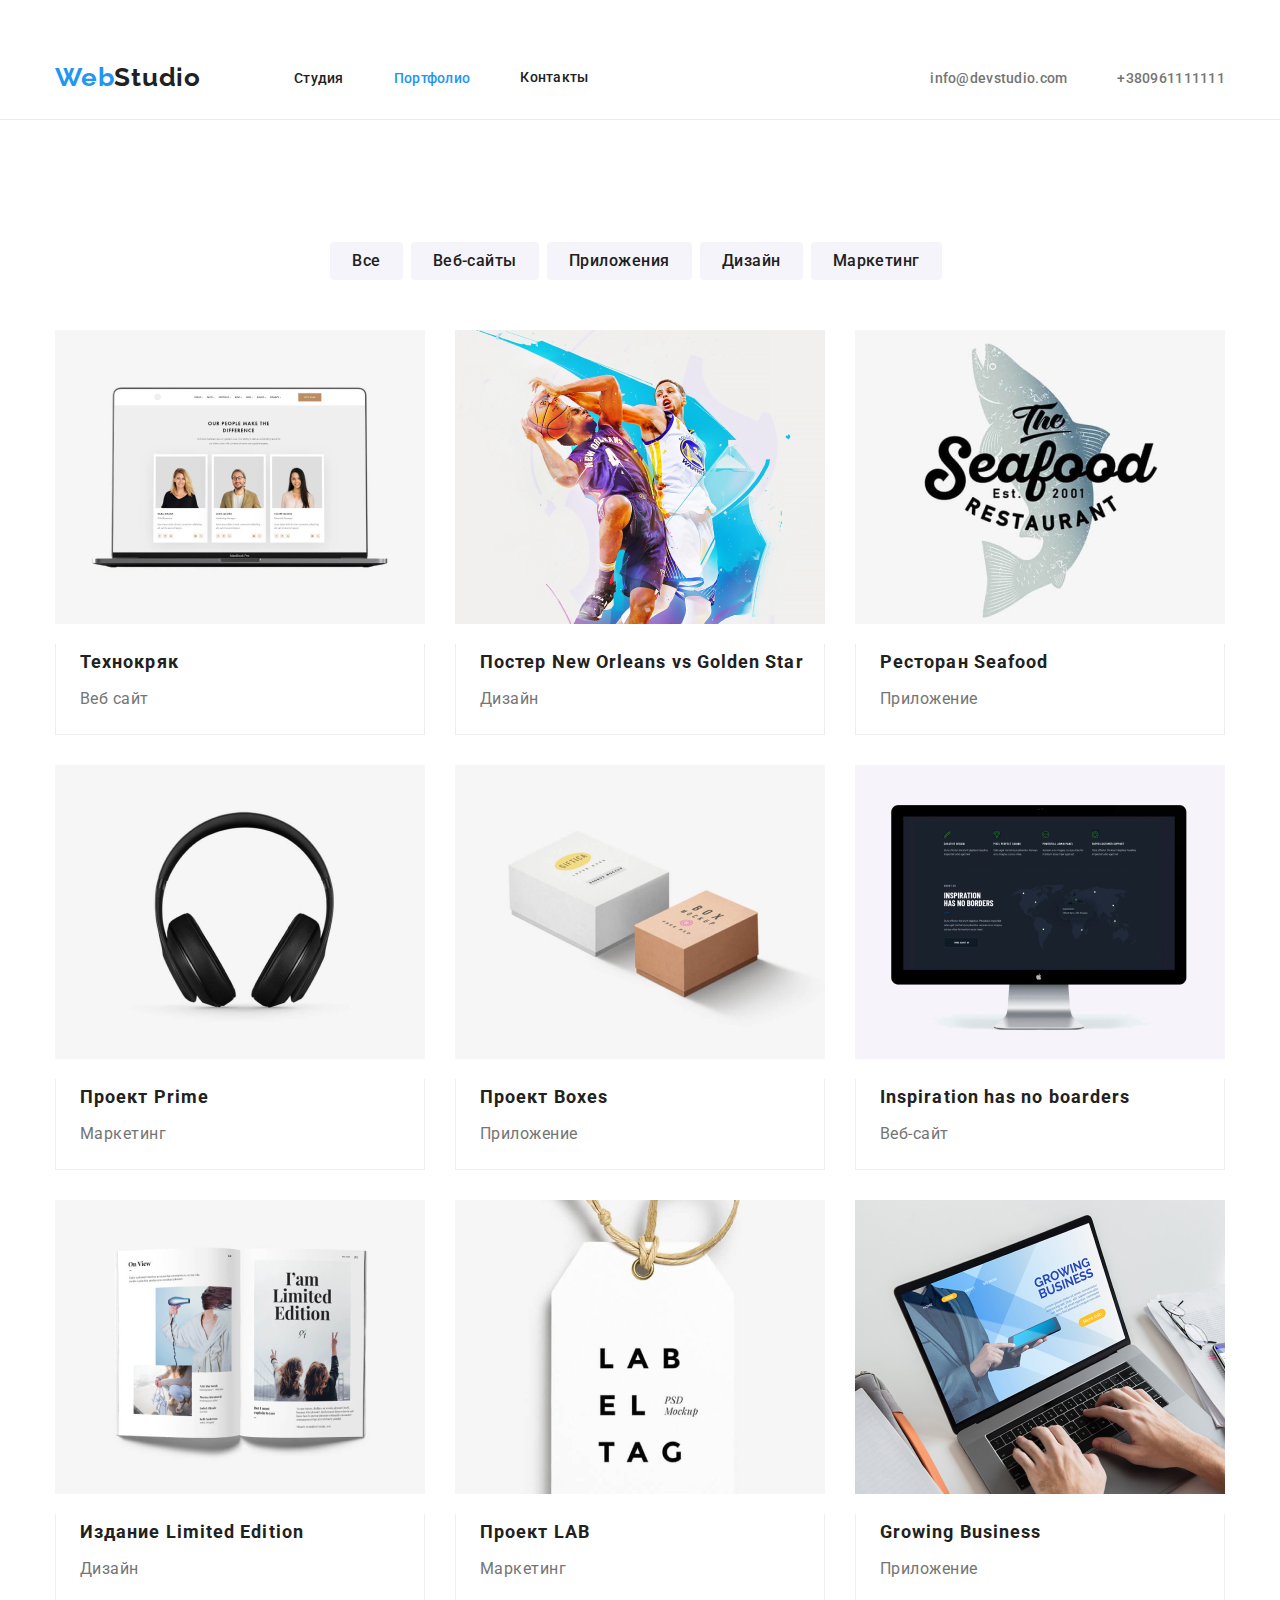
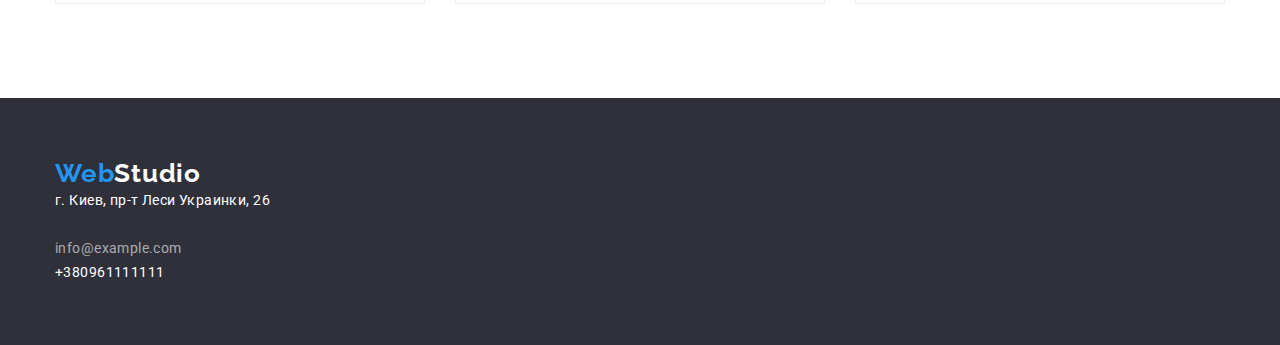
==== commit f3381abb: "Fixed the mistakes" ====
--- a/portfolio.html
+++ b/portfolio.html
@@ -22,7 +22,7 @@
     <h1>Portfolio</h1>
     <!-- Header -->
 
-    <header class="header">
+       <header class="header">
       <div class="container header-container">
         <nav class="site-nav">
           <a href="./index.html" lang="en" class="logo">
@@ -30,14 +30,14 @@
           </a>
 
           <ul class="site-nav">
-            <li class="studio-current">
-              <a href="./index.html"> Студия </a>
-            </li>
-
-            <li class="portfolio-current">
-              <a href="./portfolio.html">Портфолио</a>
-            </li>
-            <li class="contacts">
+            <li class="nav-item">
+              <a href="./index.html" class="nav-link"> Студия </a>
+            </li>
+
+            <li class="portfolio-current nav-item">
+              <a href="./portfolio.html" class="nav-link current">Портфолио</a>
+            </li>
+            <li class="contacts nav-link">
               <a href="">Контакты</a>
             </li>
           </ul>
@@ -57,30 +57,32 @@
     <main>
       <section class="section">
         <div class="container">
+
           <!-- BUTTONS -->
           <h2>Примеры работ</h2>
           <ul class="buttons">
+            <li class="all-projects">
+              <button class="modal-button" type="button">Все</button>
+            </li>
             <li class="web-pages">
-              <button class="web-site">Веб-сайты</button>
-            </li>
-            <li class="all-projects">
-              <button class="all-button">Все</button>
-            </li>
+              <button class="modal-button" type="button">Веб-сайты</button>
+            </li>
+            <li class="app"><button class="modal-button">Приложения</button></li>
             <li class="our-design">
-              <button class="design-button">Дизайн</button>
+              <button class="modal-button" type="button">Дизайн</button>
             </li>
             <li class="our-marketing">
-              <button class="marketing-button">Маркетинг</button>
-            </li>
-            <li class="app"><button class="app-button">Приложения</button></li>
+              <button class="modal-button" type="button">Маркетинг</button>
+            </li>
           </ul>
         </div>
-      </section>
+      
       <!-- WORKS -->
-      <section class="section">
+      
         <div class="container">
           <ul class="our-works">
-            <li class=works-img">
+
+            <li class="works-item">
               <a href="" class="works-link">
                 <img
                   src="./images-portfolio/img.jpg"
@@ -88,13 +90,14 @@
                   width="370"
                   height="294"
                 />
-                <div class="techno-web">
-                  <h3 class="techno">Технокряк</h3>
-                  <p lang="en" class="web">Веб сайт</p>
+                <div class="our-works-list">
+                  <h3 class="item-title">Технокряк</h3>
+                  <p lang="en" class="item-description">Веб сайт</p>
                 </div>
               </a>
             </li>
-            <li class="works-img">
+
+            <li class="works-item">
               <a href="" class="works-link">
                 <img
                   src="./images-portfolio/img-2.jpg"
@@ -102,14 +105,14 @@
                   width="370"
                   height="294"
                 />
-                <div class="design-poster">
-                  <h3 class="poster">Постер New Orleans vs Golden Star</h3>
-                  <p class="poster-design">Дизайн</p>
+                <div class="our-works-list">
+                  <h3 class="item-title">Постер New Orleans vs Golden Star</h3>
+                  <p class="item-description">Дизайн</p>
                 </div>
               </a>
             </li>
 
-            <li class="works-img">
+            <li class="works-item">
               <a href="" class="works-link">
                 <img
                   src="./images-portfolio/img-3.jpg"
@@ -117,14 +120,14 @@
                   width="370"
                   height="294"
                 />
-                <div>
-                <h3 class="restaurant">Ресторан Seafood</h3>
-                <p class="app-restaurant">Приложение</p>
+                <div class="our-works-list">
+                <h3 class="item-title">Ресторан Seafood</h3>
+                <p class="item-description">Приложение</p>
                 </div>
               </a>
             </li>
 
-            <li class="works-img">
+            <li class="works-item">
               <a href="" class="works-link">
                 <img
                   src="./images-portfolio/img-4.jpg"
@@ -132,12 +135,14 @@
                   width="370"
                   height="294"
                 />
-              </a>
-              <h3 class="prime">Проект Prime</h3>
-              <p class="prime-marketing">Маркетинг</p>
-            </li>
-
-            <li class="works-img">
+                <div class="our-works-list">
+                <h3 class="item-title">Проект Prime</h3>
+                <p class="item-description">Маркетинг</p>
+              </a>
+              </div>
+            </li>
+
+            <li class="works-item">
               <a href="" class="works-link">
                 <img
                   src="./images-portfolio/img-5.jpg"
@@ -145,12 +150,14 @@
                   width="370"
                   height="294"
                 />
-              </a>
-              <h3 class="boxes">Проект Boxes</h3>
-              <p class="box-app">Приложение</p>
-            </li>
-
-            <li class="works-img">
+                <div class="our-works-list">
+                <h3 class="item-title">Проект Boxes</h3>
+                <p class="item-description">Приложение</p>
+              </a>
+              </div>
+            </li>
+
+            <li class="works-item">
               <a href="" class="works-link">
                 <img
                   src=".//images-portfolio/img-6.jpg"
@@ -158,12 +165,14 @@
                   width="370"
                   height="294"
                 />
-              </a>
-              <h3 class="no-borders">Inspiration has no boarders</h3>
-              <p class="web-no-boarders">Веб-сайт</p>
-            </li>
-
-            <li class="works-img">
+                <div class="our-works-list">
+                <h3 class="item-title">Inspiration has no boarders</h3>
+                <p class="item-description">Веб-сайт</p>
+              </a>
+              </div>
+            </li>
+
+            <li class="works-item">
               <a href="" class="works-link">
                 <img
                   src="./images-portfolio/img-7.jpg"
@@ -171,12 +180,14 @@
                   width="370"
                   height="294"
                 />
-              </a>
-              <h3 class="limited">Издание Limited Edition</h3>
-              <p class="design-limited">Дизайн</p>
-            </li>
-
-            <li class="works-img">
+                <div class="our-works-list">
+                <h3 class="item-title">Издание Limited Edition</h3>
+                <p class="item-description">Дизайн</p>
+              </a>
+              </div>
+            </li>
+
+            <li class="works-item">
               <a href="" class="works-link">
                 <img
                   src="./images-portfolio/img-8.jpg"
@@ -184,12 +195,14 @@
                   width="370"
                   height="294"
                 />
-              </a>
-              <h3 class="lab">Проект LAB</h3>
-              <p class="lab-marketing">Маркетинг</p>
-            </li>
-
-            <li class="works-img">
+                <div class="our-works-list">
+                <h3 class="item-title">Проект LAB</h3>
+                <p class="item-description">Маркетинг</p>
+              </a>
+              </div>
+            </li>
+
+            <li class="works-item">
               <a href="" class="works-link">
                 <img
                   src="./images-portfolio/img-9.jpg"
@@ -197,9 +210,11 @@
                   width="370"
                   height="294"
                 />
-              </a>
-              <h3 class="business">Growing Business</h3>
-              <p class="app-business">Приложение</p>
+                <div class="our-works-list">
+                <h3 class="item-title">Growing Business</h3>
+                <p class="item-description">Приложение</p>
+              </a>
+              </div>
             </li>
           </ul>
         </div>
@@ -209,7 +224,7 @@
     <!-- Footer -->
 
     <footer>
-      <div class="container">
+      <div class="container footer-container">
         <a href="./index.html" lang="en" class="logo-footer">
           <span> Web</span>Studio
         </a>
--- a/css/styles.css
+++ b/css/styles.css
@@ -17,12 +17,15 @@
   padding-bottom: 94px;
   padding-top: 94px;
 }
-.advantages-padding {
-  padding-bottom: 47px;
-}
-.what-we-do-padding {
-  padding-top: 47px;
-}
+
+.what-we-do {
+  padding-bottom: 50px;
+}
+
+html {
+  box-sizing: border-box;
+}
+
 *,
 *::after,
 *::before {
@@ -92,78 +95,34 @@
   display: flex;
   align-items: center;
 }
-
-.studio,
-.studio-current {
-  font-family: Roboto;
-  font-weight: 500;
-  font-size: 14px;
-  line-height: 1.1;
-  letter-spacing: 0.02em;
-  color: var(--accent-color);
-  text-decoration: none;
+.nav-item {
   padding-top: 32px;
   margin-right: 50px;
   padding-bottom: 32px;
 }
-.studio-current {
-  color: var(--title-text-color);
-}
-
-.studio:hover,
-.studio:focus {
+
+.nav-link {
+  font-family: Roboto;
+  font-weight: 500;
+  font-size: 14px;
+  line-height: 1.1;
+  letter-spacing: 0.02em;
+  color: var(--title-text-color);
+  text-decoration: none;
+}
+.nav-link:hover,
+.nav-link:focus {
   color: var(--accent-color);
 }
 
-.studio-current:hover,
-.studio-current:focus {
+.current {
   color: var(--accent-color);
 }
-.portfolio,
-.portfolio-current {
-  font-family: Roboto;
-
-  font-weight: 500;
-  font-size: 14px;
-  line-height: 1.1;
-  letter-spacing: 0.02em;
-  color: var(--title-text-color);
-  text-decoration: none;
-  padding-top: 32px;
-  margin-right: 50px;
-  padding-bottom: 32px;
-}
-.portfolio-current {
-  color: var(--accent-color);
-}
-.portfolio:hover,
-.portfolio:focus {
-  color: var(--accent-color);
-}
-.portfolio-current:hover,
-.portfolio-current:focus {
-  color: var(--accent-color);
-}
-
-.contacts {
-  font-family: Roboto;
-
-  font-weight: 500;
-  font-size: 14px;
-  line-height: 1.1;
-  letter-spacing: 0.02em;
-  text-decoration: none;
-
-  color: var(--title-text-color);
-  list-style-type: none;
-  padding-top: 32px;
-  margin-right: 50px;
-  padding-bottom: 32px;
-}
+
 .contact-us {
   display: flex;
   align-items: center;
-  justify-content: flex-end;
+
   margin-left: auto;
 }
 .email {
@@ -212,6 +171,10 @@
 .hero-container {
   display: flex;
   align-items: center;
+  max-width: 630px;
+  margin-left: auto;
+  margin-right: auto;
+  flex-direction: column;
 }
 .hero-text {
   font-family: Roboto;
@@ -223,12 +186,7 @@
   text-transform: uppercase;
   color: #ffffff;
 }
-.hero-container {
-  max-width: 630px;
-  margin-left: auto;
-  margin-right: auto;
-  flex-direction: column;
-}
+
 .hero {
   background-color: #2f303a;
   padding-top: 200px;
@@ -239,9 +197,8 @@
   /* bg */
   background: var(--accent-color);
   box-shadow: 0px 4px 4px rgba(0, 0, 0, 0.15);
-  border-radius: 4px;
-  text-decoration: none;
-  /* Заказать услугу */
+  border: none;
+  text-decoration: none;
   font-family: Roboto;
   font-style: normal;
   font-weight: bold;
@@ -251,6 +208,7 @@
 }
 .button {
   padding: 10px 32px;
+  border-radius: 4px;
 }
 
 .button:hover,
@@ -267,9 +225,7 @@
   align-items: center;
   flex-direction: row;
 }
-.advantages {
-  padding-top: 94px;
-}
+
 .advantages-item:not(:last-child) {
   margin-right: 30px;
 }
@@ -360,6 +316,7 @@
   letter-spacing: 0.03em;
   color: var(--primary-text-color);
   width: 270px;
+  /* ===================END OF ADVANTAGES=================== */
 
   /* ===================WHAT WE DO=================== */
 }
@@ -367,14 +324,15 @@
 .our-job {
   display: flex;
   flex-wrap: wrap;
-}
-.our-job {
   margin-top: -30px;
   margin-left: -30px;
 }
-.what-we-do-img {
+.our-job-item {
   margin-top: 30px;
   margin-left: 30px;
+}
+.our-job-item {
+  flex-basis: calc((100% - 90px) / 3);
 }
 .what-we-do {
   font-family: Roboto;
@@ -387,23 +345,6 @@
 
   color: var(--title-text-color);
 }
-.img-1 {
-  /* img */
-
-  background: url(close-up-image-programer-working-his-desk-office_1098-18707.jpg);
-}
-
-.img-2 {
-  /* img */
-
-  background: url(web-ui-designers-are-developing-application-smartphones-team-creators-is-working-interface-mobile-phones_8119-2713.jpg);
-}
-
-.img-3 {
-  /* img */
-
-  background: url(creative-artist-web-design-with-working-colour-selection-graphic-tablet_35674-1119.jpg);
-}
 
 /* =================== END WHAT WE DO=================== */
 
@@ -412,19 +353,27 @@
 .our-team {
   display: flex;
   flex-wrap: wrap;
-}
-.heading-team {
-  padding-top: 94px;
-  padding-bottom: 50px;
-}
-.team-members {
   margin-top: -30px;
   margin-left: -30px;
 }
+.team-item {
+  background: #ffffff;
+
+  padding-bottom: 30px;
+}
+
+.heading-team {
+  padding-bottom: 50px;
+}
+
 .our-team {
   /* Section bg our team */
-
   background: #f5f4fa;
+}
+
+.team-names {
+  padding-top: 30px;
+  margin-bottom: 10px;
 }
 .heading-team {
   font-family: Roboto;
@@ -442,181 +391,38 @@
   text-align: center;
   justify-content: space-between;
 }
-.our-team {
+.team-section {
   /* Section bg */
-
   background: #f5f4fa;
 }
-.img-igor {
-  /* card bg */
-
-  background: #ffffff;
-  /* material shadow v1 */
-  box-shadow: 0px 1px 3px rgba(0, 0, 0, 0.12), 0px 1px 1px rgba(0, 0, 0, 0.14),
-    0px 2px 1px rgba(0, 0, 0, 0.2);
-  border-radius: 0px 0px 4px 4px;
-  /* card bg */
-}
-.igor-d {
-  font-family: Roboto;
-
+.item-name {
+  font-family: Roboto;
   font-weight: 500;
   font-size: 16px;
   line-height: 1.18;
   margin-bottom: 10px;
-  /* identical to box height */
-
-  letter-spacing: 0.03em;
-
-  color: var(--title-text-color);
-}
-.igor-designer {
-  /* card bg */
-  background: #ffffff;
-  padding-top: 30px;
-  padding-bottom: 30px;
-}
-.product-designer {
-  /* Product Designer */
-
-  font-family: Roboto;
-
+  letter-spacing: 0.03em;
+  color: var(--title-text-color);
+}
+.item-job {
+  font-family: Roboto;
   font-weight: normal;
   font-size: 16px;
   line-height: 1.18;
-
-  letter-spacing: 0.03em;
-
-  color: var(--primary-text-color);
-}
-.img-olga {
-  /* card bg */
-
-  background: var(--background-color);
-  /* material shadow v1 */
-  box-shadow: 0px 1px 3px rgba(0, 0, 0, 0.12), 0px 1px 1px rgba(0, 0, 0, 0.14),
-    0px 2px 1px rgba(0, 0, 0, 0.2);
-  border-radius: 0px 0px 4px 4px;
-}
-.olga-frontend {
-  /* card bg */
-  background: #ffffff;
-  padding-top: 30px;
-
-  padding-bottom: 30px;
-}
-
-.img-tarasov {
-  /* card bg */
-
-  background: var(--background-color);
-  /* material shadow v1 */
-  box-shadow: 0px 1px 3px rgba(0, 0, 0, 0.12), 0px 1px 1px rgba(0, 0, 0, 0.14),
-    0px 2px 1px rgba(0, 0, 0, 0.2);
-  border-radius: 0px 0px 4px 4px;
-}
-.img-michael {
-  /* card bg */
-
-  background: var(--background-color);
-  /* material shadow v1 */
-  box-shadow: 0px 1px 3px rgba(0, 0, 0, 0.12), 0px 1px 1px rgba(0, 0, 0, 0.14),
-    0px 2px 1px rgba(0, 0, 0, 0.2);
-  border-radius: 0px 0px 4px 4px;
-}
-
-.olga-r {
-  font-family: Roboto;
-
-  font-weight: 500;
-  font-size: 16px;
-  line-height: 1.18;
-  /* identical to box height */
-  margin-bottom: 10px;
-  letter-spacing: 0.03em;
-
-  color: var(--title-text-color);
-}
-.frontend-developer {
-  /* Frontend Developer */
-
-  font-family: Roboto;
-
-  font-weight: normal;
-  font-size: 16px;
-  line-height: 1.18;
-  /* identical to box height */
-
-  letter-spacing: 0.03em;
-
-  color: var(--primary-text-color);
-}
-.tarasov {
-  font-family: Roboto;
-
-  font-weight: 500;
-  font-size: 16px;
-  line-height: 1.18;
-  /* identical to box height */
-
-  letter-spacing: 0.03em;
-  margin-bottom: 10px;
-  color: var(--title-text-color);
-}
-.marketing {
-  /* Marketing */
-
-  font-family: Roboto;
-
-  font-weight: normal;
-  font-size: 16px;
-  line-height: 1.18;
-  /* identical to box height */
-
-  letter-spacing: 0.03em;
-
-  color: var(--primary-text-color);
-}
-.tarasov-marketing {
-  background: #ffffff;
-  padding-top: 30px;
-
-  padding-bottom: 30px;
-}
-.michael-e {
-  font-family: Roboto;
-
-  font-weight: 500;
-  font-size: 16px;
-  line-height: 1.18;
-  /* identical to box height */
-
-  letter-spacing: 0.03em;
-  margin-bottom: 10px;
-  color: var(--title-text-color);
-}
-.ui-designer {
-  /* UI Designer */
-
-  font-family: Roboto;
-
-  font-weight: normal;
-  font-size: 16px;
-  line-height: 1.18;
-  /* identical to box height */
-
-  letter-spacing: 0.03em;
-
-  color: var(--primary-text-color);
-}
-.michael-ui {
-  background: #ffffff;
-  padding-top: 30px;
-  padding-bottom: 30px;
+  letter-spacing: 0.03em;
+  color: var(--primary-text-color);
+}
+
+.team-links {
+  background-color: #ffffff;
 }
 
 footer {
   background: #2f303a;
+}
+.footer-container {
+  padding-top: 60px;
+  padding-bottom: 60px;
 }
 
 .logo-footer {
@@ -674,140 +480,57 @@
   display: flex;
   align-items: center;
   justify-content: center;
+  padding-bottom: 50px;
 }
 .all-button {
   /* Все */
-
   font-family: Roboto;
   font-style: normal;
   font-weight: 500;
   font-size: 16px;
   line-height: 1.6;
-  /* identical to box height, or 162% */
   text-align: center;
   letter-spacing: 0.03em;
-
   color: var(--title-text-color);
   background-color: var(--button-color);
 }
-.all-button:hover,
-.all-button:focus {
-  color: var(--background-color);
-  background-color: var(--accent-color);
-}
-.all-projects {
+.modal-button {
+  border: none;
+  padding: 6px 22px;
   margin-right: 8px;
 }
-.web-site {
+.modal-button {
   font-family: Roboto;
   font-style: normal;
   font-weight: 500;
   font-size: 16px;
-  line-height: 1.6;
-  /* identical to box height, or 162% */
+  line-height: 1.62;
   text-align: center;
   letter-spacing: 0.03em;
-
   color: var(--title-text-color);
   background-color: #f5f4fa;
-}
-.web-pages {
-  margin-right: 8px;
-}
-.web-site:hover,
-.web-site:focus {
+  border-radius: 4px;
+}
+
+.modal-button:hover,
+.modal-button:focus {
   color: var(--background-color);
   background-color: var(--accent-color);
 }
-.app-button {
-  font-family: Roboto;
-  font-style: normal;
-  font-weight: 500;
-  font-size: 16px;
-  line-height: 1.6;
-  /* identical to box height, or 162% */
-  text-align: center;
-  letter-spacing: 0.03em;
-
-  color: var(--title-text-color);
-  background-color: #f5f4fa;
-}
-.app {
-  margin-right: 8px;
-}
-.app-button:hover,
-.app-button:focus {
-  color: var(--background-color);
-  background-color: var(--accent-color);
-}
-.design-button {
-  font-family: Roboto;
-  font-style: normal;
-  font-weight: 500;
-  font-size: 16px;
-  line-height: 1.6;
-  /* identical to box height, or 162% */
-  text-align: center;
-  letter-spacing: 0.03em;
-
-  color: var(--title-text-color);
-  background-color: #f5f4fa;
-}
-.design-button:hover,
-.design-button:focus {
-  color: var(--background-color);
-  background-color: var(--accent-color);
-}
-.our-design {
-  margin-right: 8px;
-}
-.marketing-button {
-  font-family: Roboto;
-  font-style: normal;
-  font-weight: 500;
-  font-size: 16px;
-  line-height: 1.6;
-  /* identical to box height, or 162% */
-  text-align: center;
-  letter-spacing: 0.03em;
-
-  color: var(--title-text-color);
-  background-color: #f5f4fa;
-}
-.marketing-button:hover,
-.marketing-button:focus {
-  color: var(--background-color);
-  background-color: var(--accent-color);
-}
-.works-link {
-  display: block;
-}
-.our-marketing {
-  margin-right: 8px;
-}
+
 .our-works {
   display: flex;
   flex-wrap: wrap;
-}
-.our-job {
   margin-top: -30px;
   margin-left: -30px;
 }
-.works-img {
+.works-item {
   margin-top: 30px;
   margin-left: 30px;
-}
-
-.poster {
-  /* container bg */
-
-  background: var(--background-color);
-}
-.techno {
-  /* Технокряк */
-
-  font-family: Roboto;
-
+  flex-basis: calc((100% - 90px) / 3);
+}
+.our-works-links {
+  font-family: Roboto;
   font-weight: bold;
   font-size: 18px;
   line-height: 2;
@@ -816,209 +539,38 @@
 
   color: var(--title-text-color);
 }
-.web {
+
+.item-title {
+  font-family: Roboto;
+  font-weight: bold;
+  font-size: 18px;
+  line-height: 2;
+  letter-spacing: 0.06em;
+
+  color: var(--title-text-color);
+}
+.item-description {
   /* Веб-сайт */
   font-family: Roboto;
   font-size: 16px;
   line-height: 1.87;
-  /* identical to box height, or 187% */
-  letter-spacing: 0.03em;
-
-  color: var(--primary-text-color);
-}
-.techno-web {
-  background: #ffffff;
-  border: 1px solid #eeeeee;
-  box-sizing: border-box;
-  padding-top: 20px;
+  letter-spacing: 0.03em;
+  color: var(--primary-text-color);
+}
+
+.works-item {
+  background-color: #ffffff;
+}
+.our-works-list {
+  border-left: 1px solid #eeeeee;
+  border-right: 1px solid #eeeeee;
+  border-bottom: 1px solid #eeeeee;
+  padding-left: 24px;
+}
+.item-title {
+  margin-top: 20px;
   margin-bottom: 4px;
-  padding-bottom: 20px;
-  padding-left: 24px;
-}
-.poster {
-  /* Постер New Orlean vs Golden Star */
-  font-family: Roboto;
-
-  font-weight: bold;
-  font-size: 18px;
-  line-height: 2;
-  /* identical to box height, or 200% */
-  letter-spacing: 0.06em;
-
-  color: var(--title-text-color);
-}
-.poster-design {
-  /* Дизайн */
-
-  font-family: Roboto;
-  font-size: 16px;
-  line-height: 1.87;
-  /* identical to box height, or 187% */
-  letter-spacing: 0.03em;
-
-  color: var(--primary-text-color);
-}
-.design-poster {
-  background: #ffffff;
-  border: 1px solid #eeeeee;
-  box-sizing: border-box;
-  padding-top: 20px;
-  margin-bottom: 4px;
-  padding-bottom: 20px;
-}
-.restaurant {
-  /* Ресторан Seafood */
-
-  font-family: Roboto;
-  font-weight: bold;
-  font-size: 18px;
-  line-height: 2;
-  /* identical to box height, or 200% */
-  letter-spacing: 0.06em;
-
-  color: var(--title-text-color);
-}
-
-.app-restaurant {
-  /* Приложение */
-
-  font-family: Roboto;
-
-  font-size: 16px;
-  line-height: 1.87;
-  /* identical to box height, or 187% */
-  letter-spacing: 0.03em;
-
-  color: var(--primary-text-color);
-}
-.prime {
-  /* Проект Prime */
-
-  font-family: Roboto;
-
-  font-weight: bold;
-  font-size: 18px;
-  line-height: 2;
-  /* identical to box height, or 200% */
-  letter-spacing: 0.06em;
-
-  color: var(--title-text-color);
-}
-.prime-marketing {
-  /* Маркетинг */
-
-  font-family: Roboto;
-  font-size: 16px;
-  line-height: 1.87;
-  /* identical to box height, or 187% */
-  letter-spacing: 0.03em;
-
-  color: var(--primary-text-color);
-}
-.boxes {
-  /* Проект Boxes */
-
-  font-family: Roboto;
-  font-weight: bold;
-  font-size: 18px;
-  line-height: 2;
-  /* identical to box height, or 200% */
-  letter-spacing: 0.06em;
-
-  color: var(--title-text-color);
-}
-.box-app {
-  /* Приложение */
-  font-family: Roboto;
-  font-size: 16px;
-  line-height: 1.87;
-  /* identical to box height, or 187% */
-  letter-spacing: 0.03em;
-
-  color: var(--primary-text-color);
-}
-.no-borders {
-  /* Inspiration has no Borders */
-  font-family: Roboto;
-  font-weight: bold;
-  font-size: 18px;
-  line-height: 2;
-  /* identical to box height, or 200% */
-  letter-spacing: 0.06em;
-
-  color: var(--title-text-color);
-}
-.web-no-boarders {
-  /* Веб-сайт */
-  font-family: Roboto;
-  font-size: 16px;
-  line-height: 1.87;
-  /* identical to box height, or 187% */
-  letter-spacing: 0.03em;
-
-  color: var(--primary-text-color);
-}
-.limited {
-  /* Издание Limited Edition */
-  font-family: Roboto;
-
-  font-weight: bold;
-  font-size: 18px;
-  line-height: 2;
-  /* identical to box height, or 200% */
-  letter-spacing: 0.06em;
-
-  color: var(--title-text-color);
-}
-.design-limited {
-  /* Дизайн */
-  font-family: Roboto;
-  font-size: 16px;
-  line-height: 1.87;
-  /* identical to box height, or 187% */
-  letter-spacing: 0.03em;
-
-  color: var(--primary-text-color);
-}
-.lab {
-  /* Проект LAB */
-
-  font-family: Roboto;
-  font-weight: bold;
-  font-size: 18px;
-  line-height: 2;
-  /* identical to box height, or 200% */
-  letter-spacing: 0.06em;
-
-  color: var(--title-text-color);
-}
-.lab-marketing {
-  font-family: Roboto;
-  font-size: 16px;
-  line-height: 1.87;
-  /* identical to box height, or 187% */
-  letter-spacing: 0.03em;
-
-  color: var(--primary-text-color);
-}
-.business {
-  /* Growing Business */
-  font-family: Roboto;
-  font-weight: bold;
-  font-size: 18px;
-  line-height: 2;
-  /* identical to box height, or 200% */
-  letter-spacing: 0.06em;
-
-  color: var(--title-text-color);
-}
-.app-business {
-  /* Приложение */
-  font-family: Roboto;
-  font-size: 16px;
-  line-height: 1.87;
-  /* identical to box height, or 187% */
-  letter-spacing: 0.03em;
-
-  color: var(--primary-text-color);
-}
+}
+.item-description {
+  margin-bottom: 20px;
+}
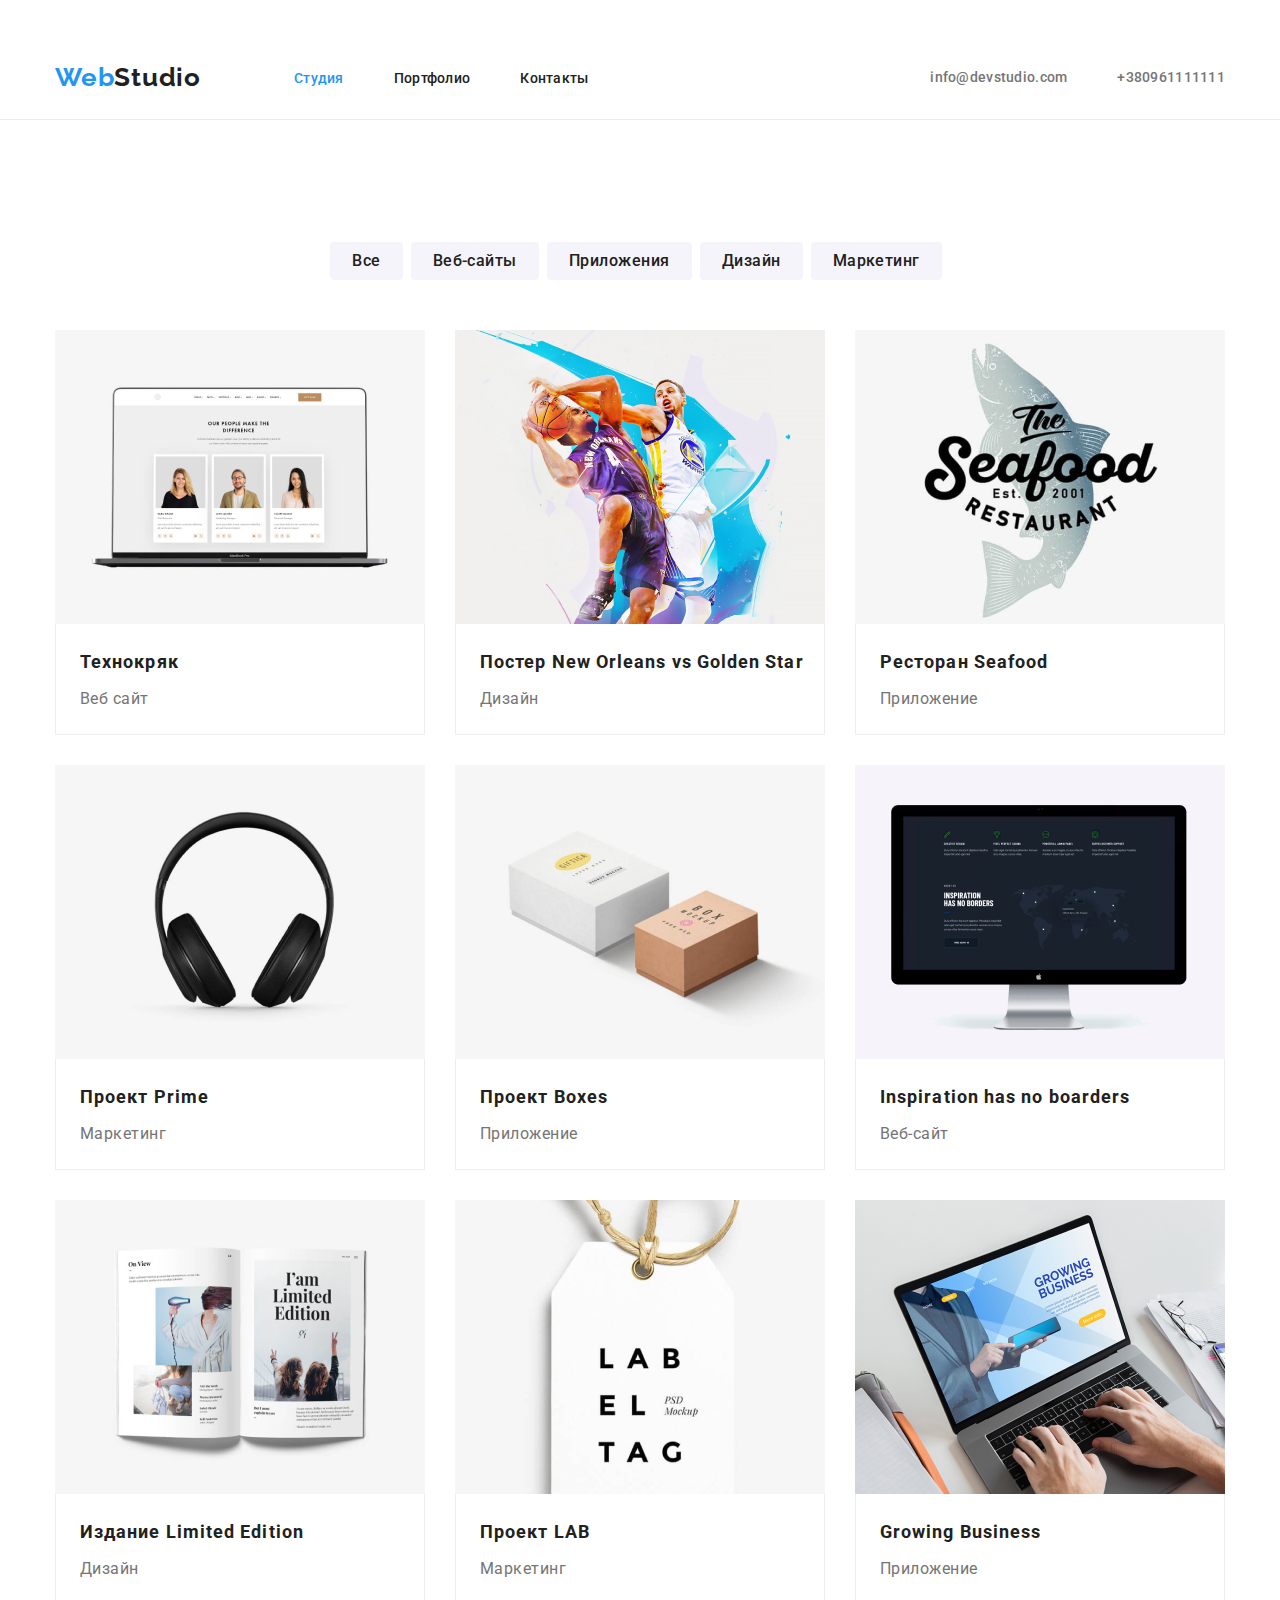
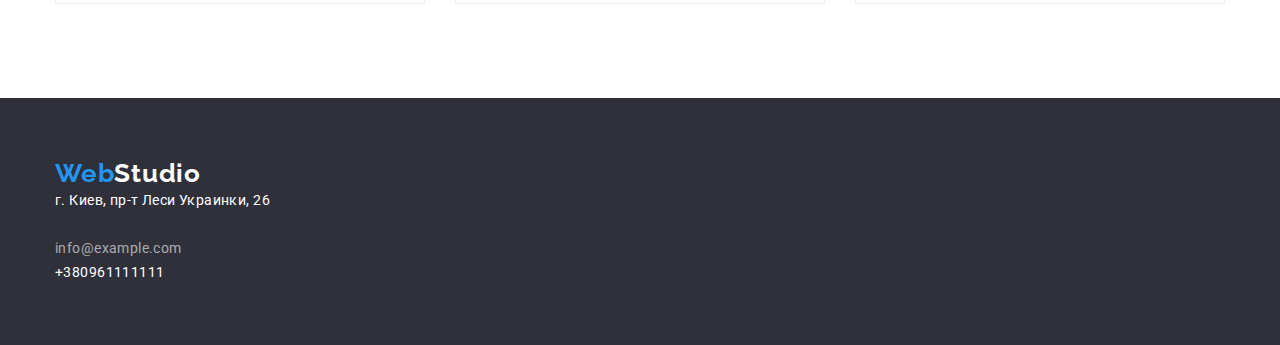
==== commit eab0593e: "cleaning up the code and fixing mistakes" ====
--- a/portfolio.html
+++ b/portfolio.html
@@ -22,7 +22,7 @@
     <h1>Portfolio</h1>
     <!-- Header -->
 
-       <header class="header">
+     <header class="header">
       <div class="container header-container">
         <nav class="site-nav">
           <a href="./index.html" lang="en" class="logo">
@@ -30,20 +30,20 @@
           </a>
 
           <ul class="site-nav">
-            <li class="nav-item">
-              <a href="./index.html" class="nav-link"> Студия </a>
-            </li>
-
-            <li class="portfolio-current nav-item">
-              <a href="./portfolio.html" class="nav-link current">Портфолио</a>
-            </li>
-            <li class="contacts nav-link">
-              <a href="">Контакты</a>
+            <li class="studio nav-item">
+              <a href="./index.html" class="nav-link current"> Студия </a>
+            </li>
+
+            <li class="portfolio nav-item">
+              <a href="./portfolio.html" class="nav-link">Портфолио</a>
+            </li>
+            <li class="contacts nav-item">
+              <a href="" class="nav-link">Контакты</a>
             </li>
           </ul>
         </nav>
 
-        <ul class="contact-us">
+        <ul class="contacts-list">
           <li class="contact-email">
             <a href="" class="email"> info@devstudio.com </a>
           </li>
--- a/css/styles.css
+++ b/css/styles.css
@@ -5,7 +5,6 @@
   --primary-text-color: #757575;
   --button-color: #f5f4fa;
 }
-
 .container {
   width: 1200px;
   padding-right: 15px;
@@ -17,15 +16,15 @@
   padding-bottom: 94px;
   padding-top: 94px;
 }
-
 .what-we-do {
   padding-bottom: 50px;
 }
-
+.advantages {
+  padding-bottom: 50px;
+}
 html {
   box-sizing: border-box;
 }
-
 *,
 *::after,
 *::before {
@@ -41,7 +40,6 @@
 img {
   display: block;
 }
-
 body {
   color: var(--background-color);
 }
@@ -56,7 +54,6 @@
   text-decoration: none;
   color: inherit;
 }
-
 .header {
   /* top line bg */
   color: var(--background-color);
@@ -83,14 +80,12 @@
   margin-right: 93px;
   padding-bottom: 25px;
 }
-
 .logo span {
   color: var(--accent-color);
   text-decoration: none;
   line-height: 1.1;
   font-weight: 700;
 }
-
 .site-nav {
   display: flex;
   align-items: center;
@@ -100,7 +95,6 @@
   margin-right: 50px;
   padding-bottom: 32px;
 }
-
 .nav-link {
   font-family: Roboto;
   font-weight: 500;
@@ -114,21 +108,18 @@
 .nav-link:focus {
   color: var(--accent-color);
 }
-
 .current {
   color: var(--accent-color);
 }
-
-.contact-us {
-  display: flex;
-  align-items: center;
-
+.contacts-list {
+  display: flex;
+  align-items: center;
   margin-left: auto;
 }
-.email {
+.contacts-list {
   /* info@devstudio.com */
-  font-family: Roboto;
-
+  /* +38 096 111 11 11 */
+  font-family: Roboto;
   font-weight: 500;
   font-size: 14px;
   line-height: 1.1;
@@ -141,19 +132,6 @@
   padding-top: 32px;
   padding-bottom: 32px;
 }
-
-.telephone-number {
-  /* +38 096 111 11 11 */
-
-  font-family: Roboto;
-
-  font-weight: 500;
-  font-size: 14px;
-  line-height: 1.1;
-  letter-spacing: 0.02em;
-  text-decoration: none;
-  color: var(--primary-text-color);
-}
 .contact-number {
   margin: auto;
   padding-top: 32px;
@@ -186,17 +164,14 @@
   text-transform: uppercase;
   color: #ffffff;
 }
-
 .hero {
   background-color: #2f303a;
   padding-top: 200px;
   padding-bottom: 200px;
 }
-
 .button {
   /* bg */
   background: var(--accent-color);
-  box-shadow: 0px 4px 4px rgba(0, 0, 0, 0.15);
   border: none;
   text-decoration: none;
   font-family: Roboto;
@@ -210,12 +185,10 @@
   padding: 10px 32px;
   border-radius: 4px;
 }
-
 .button:hover,
 .button:focus {
   background-color: #188ce8;
 }
-
 /* ====================END HERO==================== */
 
 /* ====================OUR ADVANTAGES==================== */
@@ -225,102 +198,31 @@
   align-items: center;
   flex-direction: row;
 }
-
 .advantages-item:not(:last-child) {
   margin-right: 30px;
 }
-
-.details {
+.advantages-title {
   font-family: Roboto;
   font-weight: bold;
   font-size: 14px;
   line-height: 1.1;
   letter-spacing: 0.03em;
   text-transform: uppercase;
-
   color: #212121;
-}
-.details-text {
-  font-family: Roboto;
-
+  margin-bottom: 10px;
+}
+.advantages-text {
+  font-family: Roboto;
   font-weight: normal;
   font-size: 14px;
   line-height: 1.7;
-  /* or 171% */
-  letter-spacing: 0.03em;
-
+  letter-spacing: 0.03em;
   color: var(--primary-text-color);
   width: 270px;
 }
-
-.punctuality {
-  font-family: Roboto;
-
-  font-weight: bold;
-  font-size: 14px;
-  line-height: 1.1;
-  letter-spacing: 0.03em;
-  text-transform: uppercase;
-
-  color: #212121;
-}
-.punctuality-text {
-  font-family: Roboto;
-
-  font-weight: normal;
-  font-size: 14px;
-  line-height: 1.7;
-  /* or 171% */
-  letter-spacing: 0.03em;
-
-  color: var(--primary-text-color);
-  width: 270px;
-}
-
-.planning {
-  font-family: Roboto;
-
-  font-weight: bold;
-  font-size: 14px;
-  line-height: 1.1;
-  letter-spacing: 0.03em;
-  text-transform: uppercase;
-
-  color: #212121;
-}
-.planning-text {
-  font-family: Roboto;
-  font-size: 14px;
-  line-height: 1.7;
-  /* or 171% */
-  letter-spacing: 0.03em;
-  color: var(--primary-text-color);
-  width: 270px;
-}
-
-.technologies {
-  font-family: Roboto;
-  font-weight: bold;
-  font-size: 14px;
-  line-height: 1.1;
-  letter-spacing: 0.03em;
-  text-transform: uppercase;
-
-  color: #212121;
-}
-
-.technologies-text {
-  font-family: Roboto;
-  font-size: 14px;
-  line-height: 1.7;
-  letter-spacing: 0.03em;
-  color: var(--primary-text-color);
-  width: 270px;
-  /* ===================END OF ADVANTAGES=================== */
-
-  /* ===================WHAT WE DO=================== */
-}
-
+/* ===================END OF ADVANTAGES=================== */
+
+/* ===================WHAT WE DO=================== */
 .our-job {
   display: flex;
   flex-wrap: wrap;
@@ -336,20 +238,16 @@
 }
 .what-we-do {
   font-family: Roboto;
-
   font-weight: bold;
   font-size: 30px;
   line-height: 1.4;
   text-align: center;
   letter-spacing: 0.03em;
-
-  color: var(--title-text-color);
-}
-
+  color: var(--title-text-color);
+}
 /* =================== END WHAT WE DO=================== */
 
 /* ===================OUR TEAM=================== */
-
 .our-team {
   display: flex;
   flex-wrap: wrap;
@@ -361,16 +259,13 @@
 
   padding-bottom: 30px;
 }
-
 .heading-team {
   padding-bottom: 50px;
 }
-
 .our-team {
   /* Section bg our team */
   background: #f5f4fa;
 }
-
 .team-names {
   padding-top: 30px;
   margin-bottom: 10px;
@@ -412,11 +307,9 @@
   letter-spacing: 0.03em;
   color: var(--primary-text-color);
 }
-
 .team-links {
   background-color: #ffffff;
 }
-
 footer {
   background: #2f303a;
 }
@@ -424,38 +317,28 @@
   padding-top: 60px;
   padding-bottom: 60px;
 }
-
 .logo-footer {
   /* WebStudio */
-
   font-family: Raleway;
-
   font-weight: bold;
   font-size: 26px;
   line-height: 1.19;
-  /* identical to box height */
-  letter-spacing: 0.03em;
-  text-decoration: none;
-
+  letter-spacing: 0.03em;
+  text-decoration: none;
   color: var(--background-color);
 }
 .logo-footer span {
   /* WebStudio */
-
   color: var(--accent-color);
   text-decoration: none;
 }
 .address {
   /* г. Киев, пр-т Леси Украинки, 26 */
-
-  font-family: Roboto;
-
+  font-family: Roboto;
   font-weight: normal;
   font-size: 14px;
   line-height: 1.7;
-  /* or 171% */
-  letter-spacing: 0.03em;
-
+  letter-spacing: 0.03em;
   color: var(--background-color);
   text-decoration: none;
   font-style: normal;
@@ -463,7 +346,6 @@
 .email-foot-number {
   /* info@example.com */
   /* +38 099 111 11 11 */
-
   font-family: Roboto;
 
   font-weight: normal;
@@ -474,6 +356,7 @@
   color: rgba(255, 255, 255, 0.6);
   text-decoration: none;
 }
+/* =====================END OF STUDIO===================== */
 
 /* ===========PORTFOLIO=========== */
 .buttons {
@@ -511,13 +394,11 @@
   background-color: #f5f4fa;
   border-radius: 4px;
 }
-
 .modal-button:hover,
 .modal-button:focus {
   color: var(--background-color);
   background-color: var(--accent-color);
 }
-
 .our-works {
   display: flex;
   flex-wrap: wrap;
@@ -539,7 +420,6 @@
 
   color: var(--title-text-color);
 }
-
 .item-title {
   font-family: Roboto;
   font-weight: bold;
@@ -557,7 +437,6 @@
   letter-spacing: 0.03em;
   color: var(--primary-text-color);
 }
-
 .works-item {
   background-color: #ffffff;
 }
@@ -568,9 +447,10 @@
   padding-left: 24px;
 }
 .item-title {
-  margin-top: 20px;
+  padding-top: 20px;
   margin-bottom: 4px;
 }
 .item-description {
   margin-bottom: 20px;
 }
+/* =====================END OF PORTFOLIO===================== */
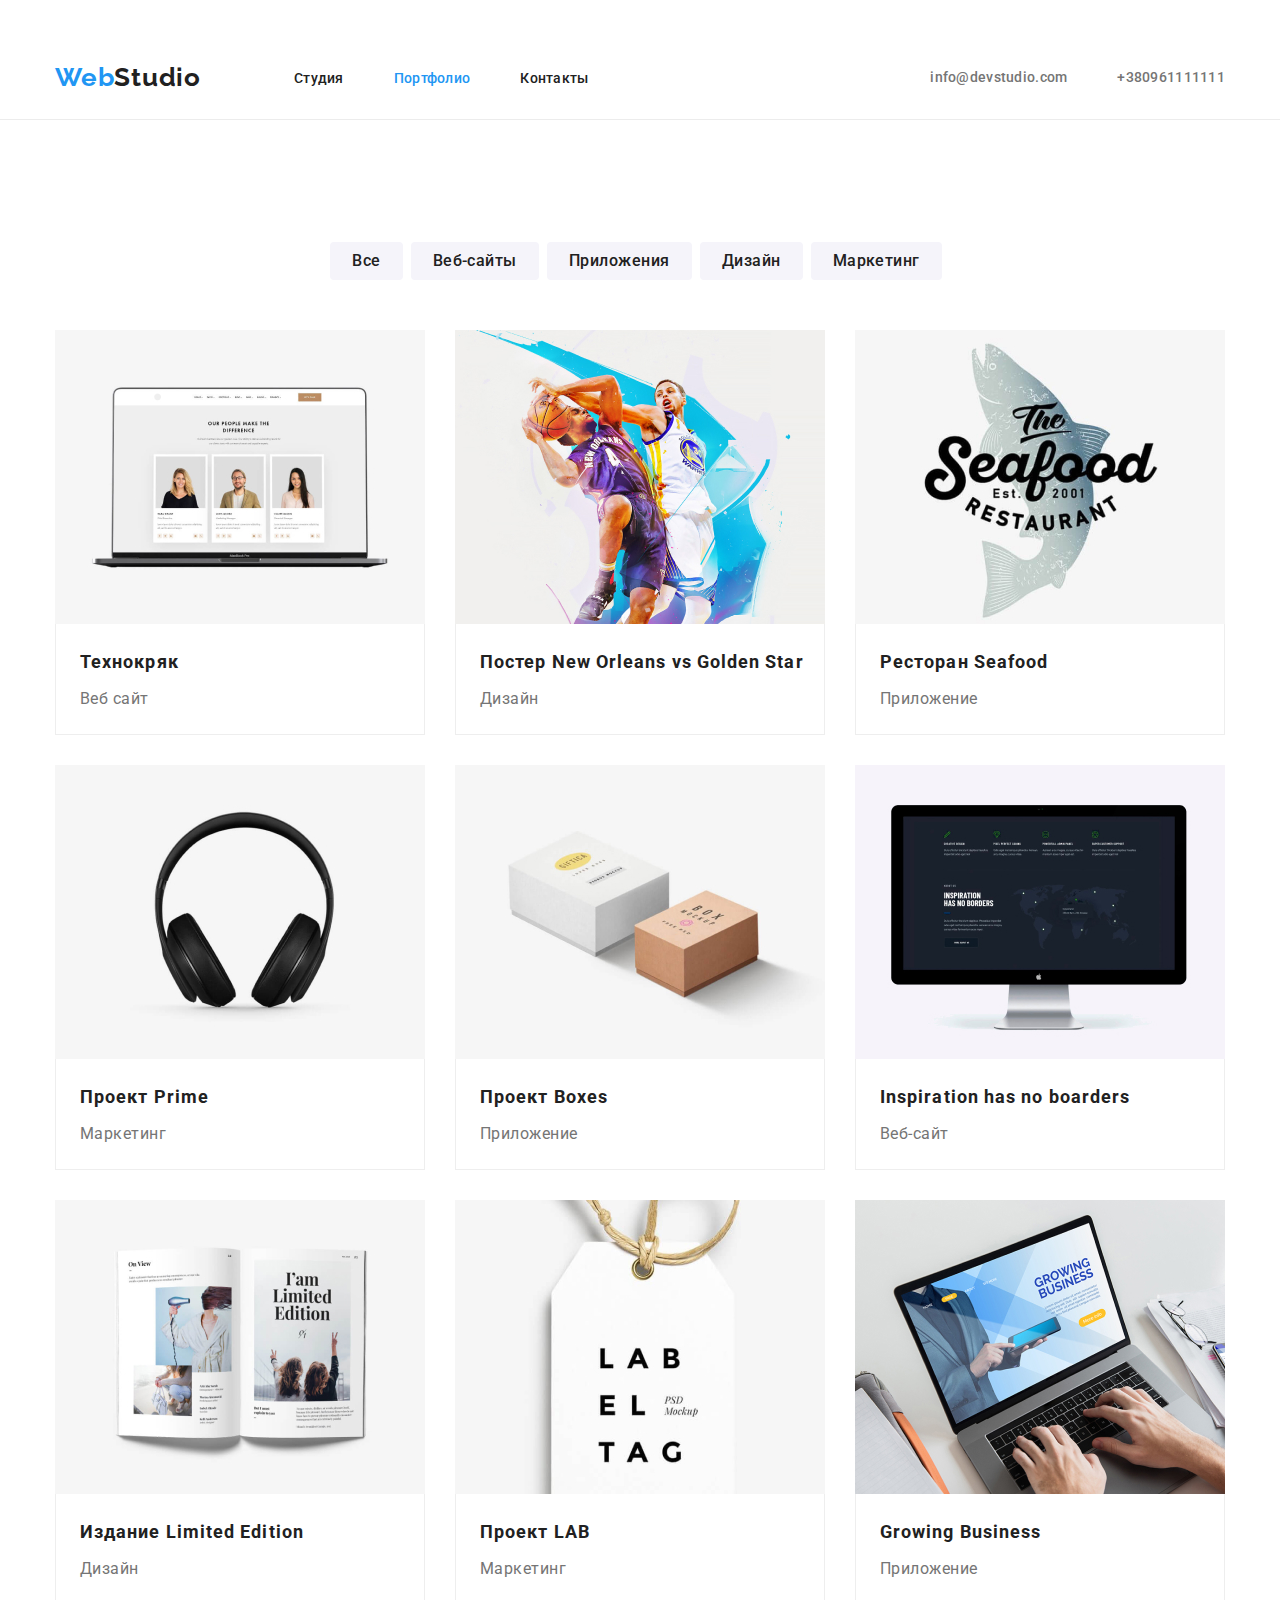
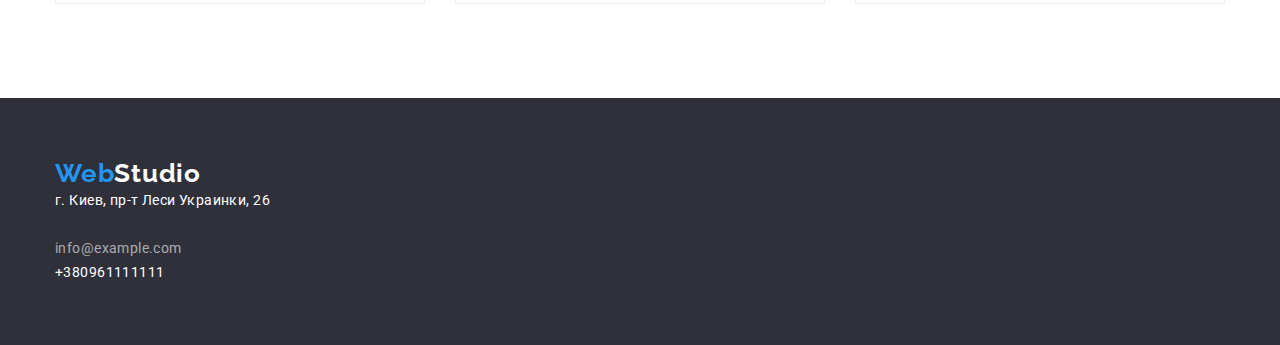
==== commit 45453c12: "fixing class current on portfolio" ====
--- a/portfolio.html
+++ b/portfolio.html
@@ -22,7 +22,7 @@
     <h1>Portfolio</h1>
     <!-- Header -->
 
-     <header class="header">
+        <header class="header">
       <div class="container header-container">
         <nav class="site-nav">
           <a href="./index.html" lang="en" class="logo">
@@ -31,11 +31,11 @@
 
           <ul class="site-nav">
             <li class="studio nav-item">
-              <a href="./index.html" class="nav-link current"> Студия </a>
+              <a href="./index.html" class="nav-link "> Студия </a>
             </li>
 
             <li class="portfolio nav-item">
-              <a href="./portfolio.html" class="nav-link">Портфолио</a>
+              <a href="./portfolio.html" class="nav-link current">Портфолио</a>
             </li>
             <li class="contacts nav-item">
               <a href="" class="nav-link">Контакты</a>
@@ -53,7 +53,6 @@
         </ul>
       </div>
     </header>
-
     <main>
       <section class="section">
         <div class="container">
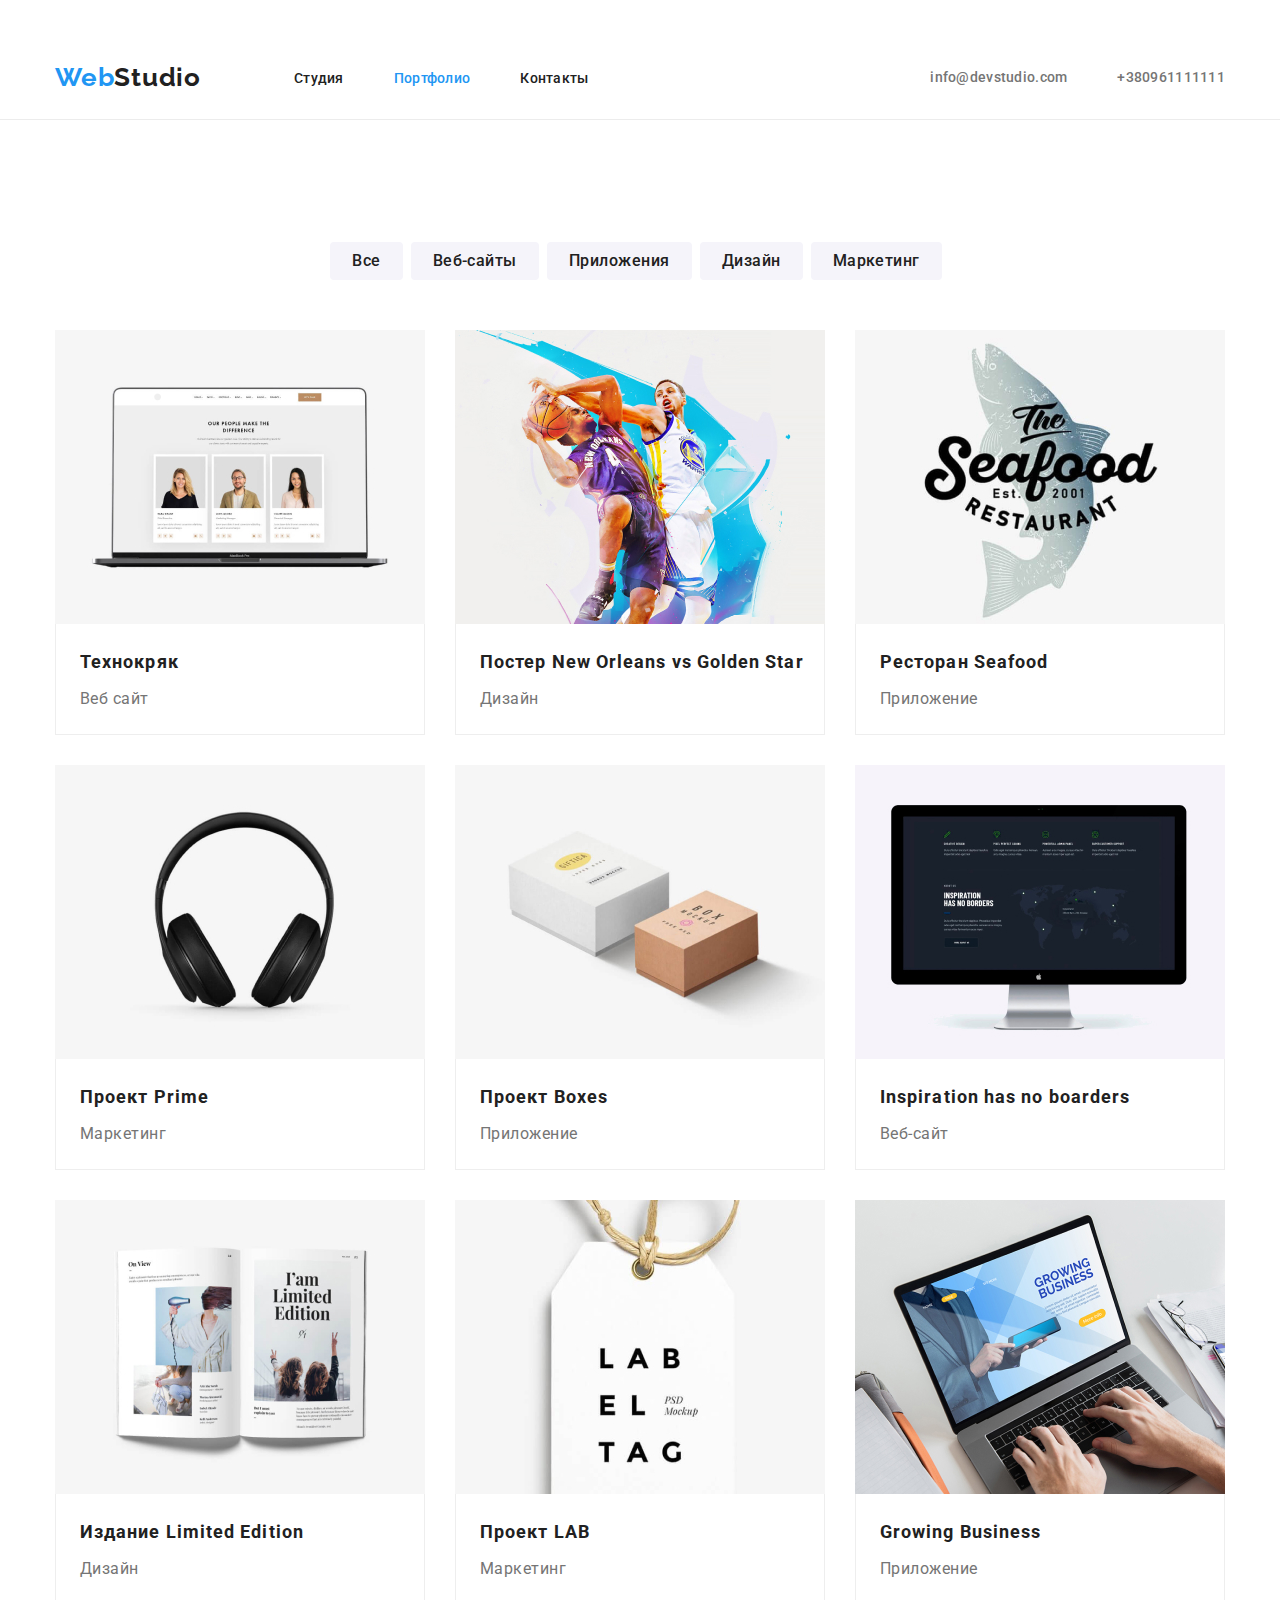
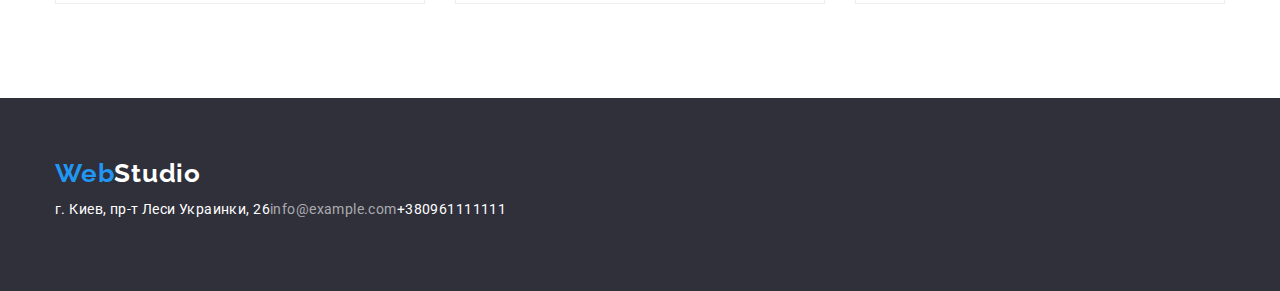
==== commit 9e68b7d1: "Fixing problems" ====
--- a/portfolio.html
+++ b/portfolio.html
@@ -55,10 +55,12 @@
     </header>
     <main>
       <section class="section">
-        <div class="container">
+        
+
 
           <!-- BUTTONS -->
           <h2>Примеры работ</h2>
+          <div class="container">
           <ul class="buttons">
             <li class="all-projects">
               <button class="modal-button" type="button">Все</button>
@@ -74,11 +76,11 @@
               <button class="modal-button" type="button">Маркетинг</button>
             </li>
           </ul>
-        </div>
+        
       
       <!-- WORKS -->
       
-        <div class="container">
+        
           <ul class="our-works">
 
             <li class="works-item">
@@ -229,9 +231,9 @@
         </a>
         <address class="address">
           <p>г. Киев, пр-т Леси Украинки, 26</p>
-          <br />
+          
           <a href="" class="email-foot-number">info@example.com</a>
-          <br />
+          
           <a href="" class="">+380961111111</a>
         </address>
       </div>
--- a/css/styles.css
+++ b/css/styles.css
@@ -16,12 +16,10 @@
   padding-bottom: 94px;
   padding-top: 94px;
 }
-.what-we-do {
-  padding-bottom: 50px;
-}
-.advantages {
-  padding-bottom: 50px;
-}
+
+/* .advantages {
+  margin-bottom: 47px;
+} */
 html {
   box-sizing: border-box;
 }
@@ -90,7 +88,7 @@
   display: flex;
   align-items: center;
 }
-.nav-item {
+.nav-item:not(:last-child) {
   padding-top: 32px;
   margin-right: 50px;
   padding-bottom: 32px;
@@ -192,15 +190,24 @@
 /* ====================END HERO==================== */
 
 /* ====================OUR ADVANTAGES==================== */
-
+.advantages {
+  padding-bottom: 47px;
+}
 .advantages-list {
   display: flex;
   align-items: center;
   flex-direction: row;
-}
-.advantages-item:not(:last-child) {
-  margin-right: 30px;
-}
+  margin-top: -30px;
+  margin-left: -30px;
+}
+.advantages-item {
+  margin-left: 30px;
+  margin-top: 30px;
+}
+.advantages-item {
+  flex-basis: calc((100% - 120px) / 4);
+}
+
 .advantages-title {
   font-family: Roboto;
   font-weight: bold;
@@ -223,6 +230,12 @@
 /* ===================END OF ADVANTAGES=================== */
 
 /* ===================WHAT WE DO=================== */
+.what-we-do {
+  margin-bottom: 47px;
+}
+.what-we-do-title {
+  padding-top: 47px;
+}
 .our-job {
   display: flex;
   flex-wrap: wrap;
@@ -256,11 +269,9 @@
 }
 .team-item {
   background: #ffffff;
-
-  padding-bottom: 30px;
 }
 .heading-team {
-  padding-bottom: 50px;
+  margin-bottom: 50px;
 }
 .our-team {
   /* Section bg our team */
@@ -268,17 +279,15 @@
 }
 .team-names {
   padding-top: 30px;
-  margin-bottom: 10px;
+  padding-bottom: 30px;
 }
 .heading-team {
   font-family: Roboto;
-
   font-weight: bold;
   font-size: 36px;
   line-height: 1.16;
   text-align: center;
   letter-spacing: 0.03em;
-
   color: #212121;
 }
 .team-members {
@@ -298,6 +307,7 @@
   margin-bottom: 10px;
   letter-spacing: 0.03em;
   color: var(--title-text-color);
+  margin-bottom: 10px;
 }
 .item-job {
   font-family: Roboto;
@@ -333,6 +343,11 @@
   text-decoration: none;
 }
 .address {
+  display: flex;
+  margin-bottom: 9px;
+  margin-top: 9px;
+}
+.address {
   /* г. Киев, пр-т Леси Украинки, 26 */
   font-family: Roboto;
   font-weight: normal;
@@ -363,7 +378,7 @@
   display: flex;
   align-items: center;
   justify-content: center;
-  padding-bottom: 50px;
+  margin-bottom: 50px;
 }
 .all-button {
   /* Все */
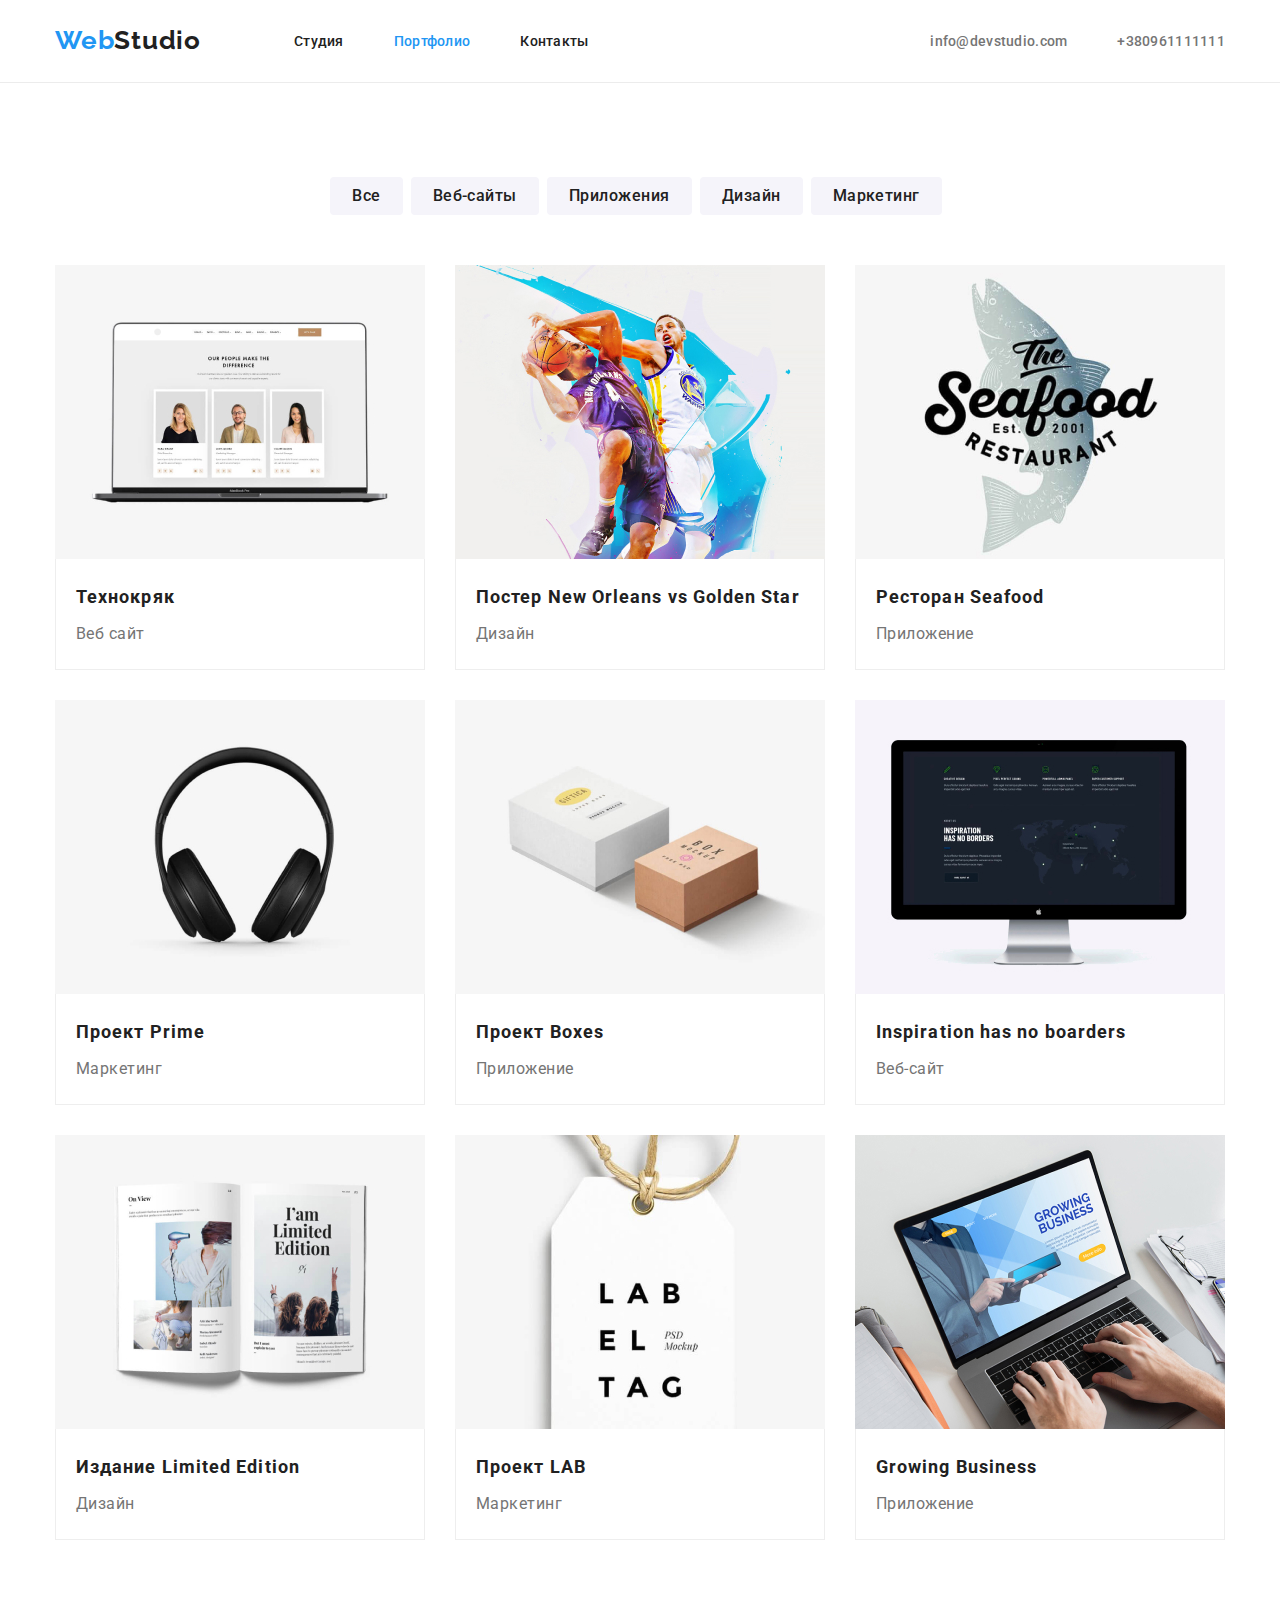
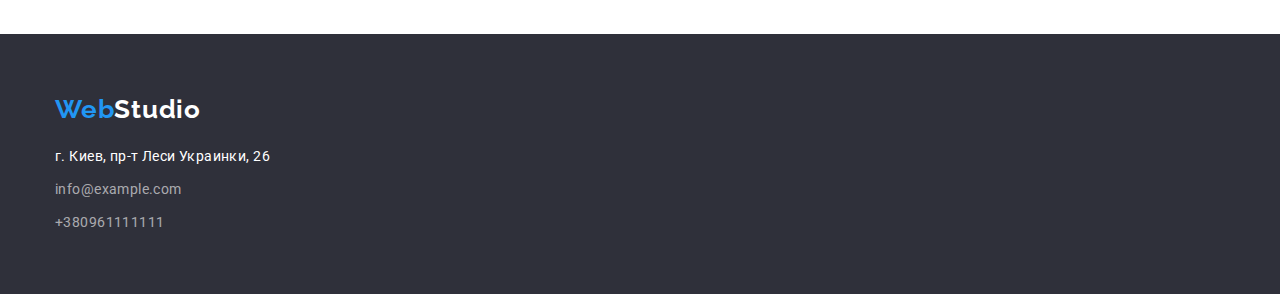
==== commit 0dbf495b: "changing paddings" ====
--- a/portfolio.html
+++ b/portfolio.html
@@ -19,7 +19,6 @@
     <link rel="stylesheet" type="text/css" href="./css/styles.css" />
   </head>
   <body>
-    <h1>Portfolio</h1>
     <!-- Header -->
 
         <header class="header">
@@ -59,8 +58,8 @@
 
 
           <!-- BUTTONS -->
-          <h2>Примеры работ</h2>
           <div class="container">
+          <h1 class="visually-hidden">Примеры работ</h1>
           <ul class="buttons">
             <li class="all-projects">
               <button class="modal-button" type="button">Все</button>
@@ -229,12 +228,20 @@
         <a href="./index.html" lang="en" class="logo-footer">
           <span> Web</span>Studio
         </a>
-        <address class="address">
-          <p>г. Киев, пр-т Леси Украинки, 26</p>
-          
-          <a href="" class="email-foot-number">info@example.com</a>
-          
-          <a href="" class="">+380961111111</a>
+        <address>
+          <ul>
+            <li class="address-item">
+              <p class="address">г. Киев, пр-т Леси Украинки, 26</p>
+            </li>
+
+            <li class="address-item">
+              <a href="" class="email-foot-number">info@example.com</a>
+            </li>
+
+            <li class="address-item">
+              <a href="" class="email-foot-number">+380961111111</a>
+            </li>
+          </ul>
         </address>
       </div>
     </footer>
--- a/css/styles.css
+++ b/css/styles.css
@@ -5,6 +5,17 @@
   --primary-text-color: #757575;
   --button-color: #f5f4fa;
 }
+.visually-hidden {
+  position: absolute !important;
+  clip: rect(1px 1px 1px 1px);
+  clip: rect(1px, 1px, 1px, 1px);
+  padding: 0 !important;
+  border: 0 !important;
+  height: 1px !important;
+  width: 1px !important;
+  overflow: hidden;
+}
+
 .container {
   width: 1200px;
   padding-right: 15px;
@@ -161,6 +172,7 @@
   letter-spacing: 0.06em;
   text-transform: uppercase;
   color: #ffffff;
+  margin-bottom: 30px;
 }
 .hero {
   background-color: #2f303a;
@@ -336,7 +348,10 @@
   letter-spacing: 0.03em;
   text-decoration: none;
   color: var(--background-color);
-}
+  display: inline-block;
+  margin-bottom: 20px;
+}
+
 .logo-footer span {
   /* WebStudio */
   color: var(--accent-color);
@@ -344,8 +359,6 @@
 }
 .address {
   display: flex;
-  margin-bottom: 9px;
-  margin-top: 9px;
 }
 .address {
   /* г. Киев, пр-т Леси Украинки, 26 */
@@ -358,6 +371,10 @@
   text-decoration: none;
   font-style: normal;
 }
+.address-item:not(:last-child) {
+  margin-bottom: 9px;
+}
+
 .email-foot-number {
   /* info@example.com */
   /* +38 099 111 11 11 */
@@ -459,13 +476,12 @@
   border-left: 1px solid #eeeeee;
   border-right: 1px solid #eeeeee;
   border-bottom: 1px solid #eeeeee;
-  padding-left: 24px;
+  padding: 20px;
 }
 .item-title {
-  padding-top: 20px;
   margin-bottom: 4px;
 }
-.item-description {
+/* .item-description {
   margin-bottom: 20px;
-}
+} */
 /* =====================END OF PORTFOLIO===================== */
